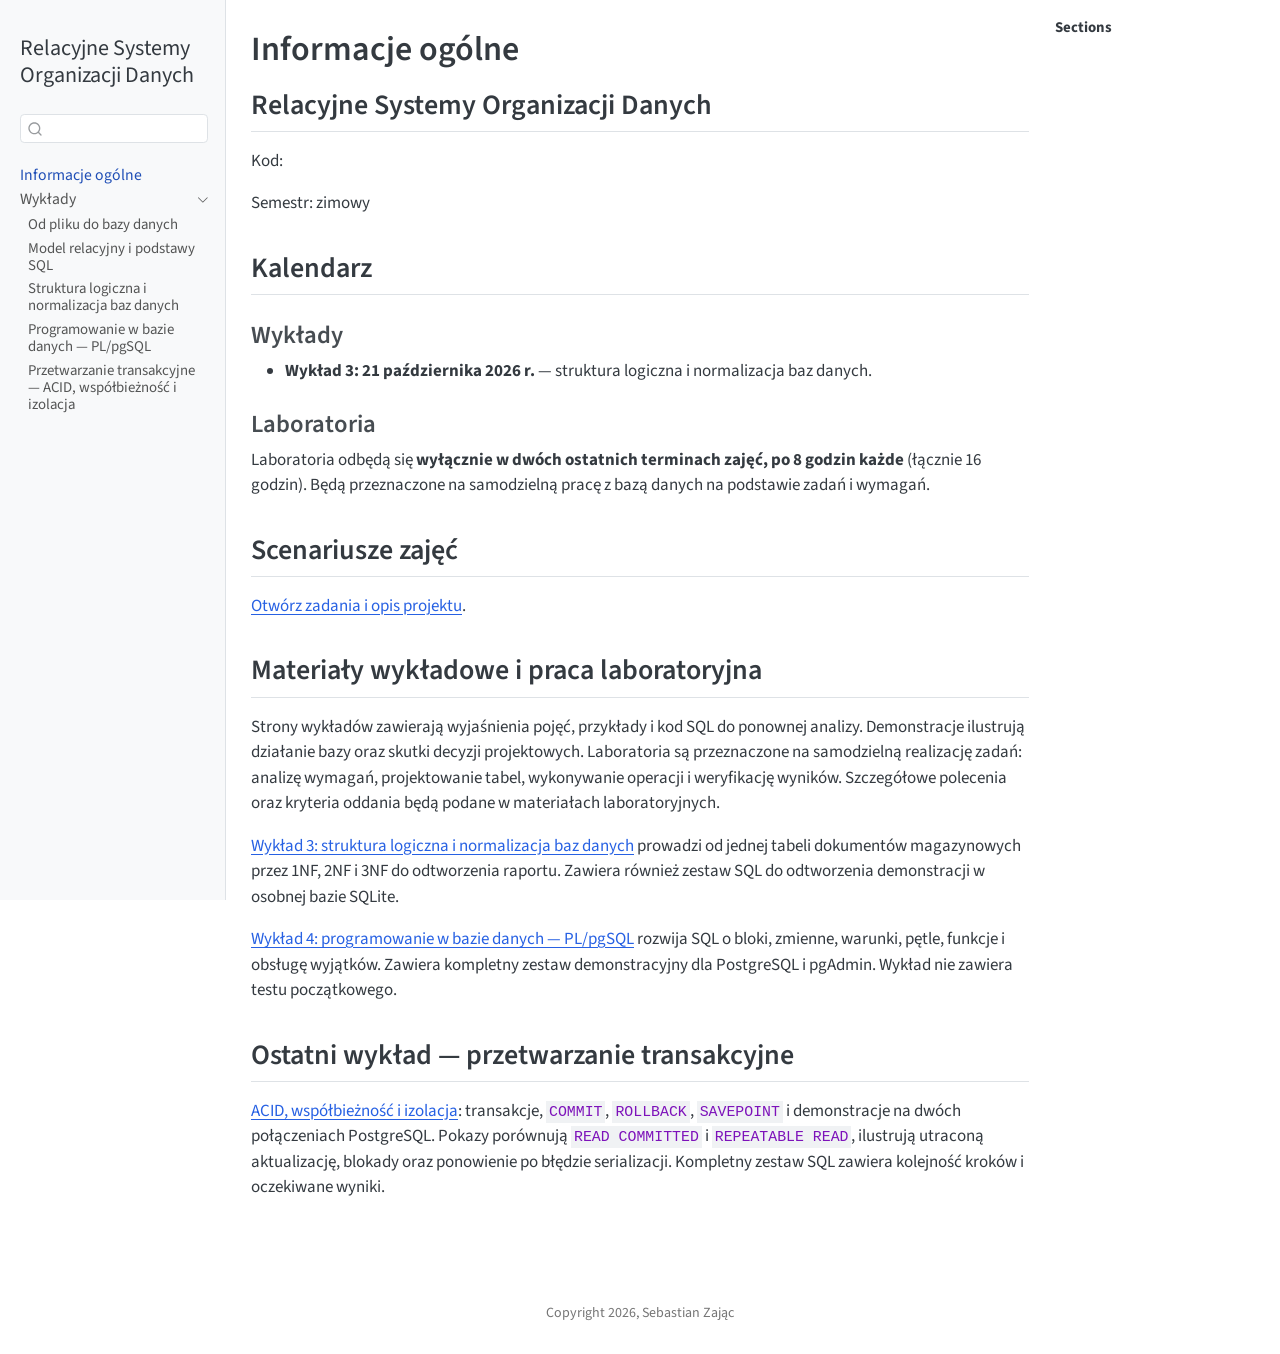
==== docs/index.html @ e409709c "Publish final lecture on transactions and concurrency" ====
<!DOCTYPE html>
<html xmlns="http://www.w3.org/1999/xhtml" lang="en" xml:lang="en"><head>

<meta charset="utf-8">
<meta name="generator" content="quarto-1.10.19">

<meta name="viewport" content="width=device-width, initial-scale=1.0, user-scalable=yes">


<title>Informacje ogólne – Relacyjne Systemy Organizacji Danych</title>
<style>
/* Default styles provided by pandoc.
** See https://pandoc.org/MANUAL.html#variables-for-html for config info.
*/
span.smallcaps{font-variant: small-caps;}
div.columns{display: flex; gap: 1.5em;}
div.column{flex: auto;}
@media screen {
div.columns{gap: min(4vw, 1.5em);}
div.column{overflow-x: auto;}
}
div.hanging-indent{margin-left: 1.5em; text-indent: -1.5em;}
ul.task-list{list-style: none;}
ul.task-list li input[type="checkbox"] {
  width: 0.8em;
  margin: 0 0.8em 0.2em -1em; /* quarto-specific, see https://github.com/quarto-dev/quarto-cli/issues/4556 */ 
  vertical-align: middle;
}
</style>


<script src="site_libs/quarto-nav/quarto-nav.js"></script>
<script src="site_libs/quarto-nav/headroom.min.js"></script>
<script src="site_libs/clipboard/clipboard.min.js"></script>
<script src="site_libs/quarto-search/autocomplete.umd.js"></script>
<script src="site_libs/quarto-search/fuse.min.js"></script>
<script src="site_libs/quarto-search/quarto-search.js"></script>
<meta name="quarto:offset" content="./">
<script src="site_libs/quarto-html/quarto.js" type="module"></script>
<script src="site_libs/quarto-html/tabsets/tabsets.js" type="module"></script>
<script src="site_libs/quarto-html/popper.min.js"></script>
<script src="site_libs/quarto-html/tippy.umd.min.js"></script>
<script src="site_libs/quarto-html/anchor.min.js"></script>
<link href="site_libs/quarto-html/tippy.css" rel="stylesheet">
<script src="site_libs/bootstrap/bootstrap.min.js"></script>
<link href="site_libs/bootstrap/bootstrap-icons.css" rel="stylesheet">
<link href="site_libs/bootstrap/bootstrap-94ae530b1fc9924793afbc3bb7de9d3b.min.css" rel="stylesheet" append-hash="true" id="quarto-bootstrap" data-mode="light">
<script id="quarto-search-options" type="application/json">{
  "location": "sidebar",
  "copy-button": false,
  "collapse-after": 3,
  "panel-placement": "start",
  "type": "textbox",
  "limit": 50,
  "keyboard-shortcut": [
    "f",
    "/",
    "s"
  ],
  "show-item-context": false,
  "language": {
    "search-no-results-text": "No results",
    "search-matching-documents-text": "matching documents",
    "search-copy-link-title": "Copy link to search",
    "search-hide-matches-text": "Hide additional matches",
    "search-more-match-text": "more match in this document",
    "search-more-matches-text": "more matches in this document",
    "search-clear-button-title": "Clear",
    "search-text-placeholder": "",
    "search-detached-cancel-button-title": "Cancel",
    "search-submit-button-title": "Submit",
    "search-label": "Search"
  }
}</script>


<link rel="stylesheet" href="style.css">
</head>

<body class="nav-sidebar docked quarto-light">

<div id="quarto-search-results"></div>
  <header id="quarto-header" class="headroom fixed-top">
  <nav class="quarto-secondary-nav">
    <div class="container-fluid d-flex">
      <button type="button" class="quarto-btn-toggle btn" data-bs-toggle="collapse" role="button" data-bs-target=".quarto-sidebar-collapse-item" aria-controls="quarto-sidebar" aria-expanded="false" aria-label="Toggle sidebar navigation" onclick="if (window.quartoToggleHeadroom) { window.quartoToggleHeadroom(); }">
        <i class="bi bi-layout-text-sidebar-reverse"></i>
      </button>
        <nav class="quarto-page-breadcrumbs" aria-label="breadcrumb"><ol class="breadcrumb"><li class="breadcrumb-item"><a href="./index.html">Informacje ogólne</a></li></ol></nav>
        <a class="flex-grow-1" role="navigation" data-bs-toggle="collapse" data-bs-target=".quarto-sidebar-collapse-item" aria-controls="quarto-sidebar" aria-expanded="false" aria-label="Toggle sidebar navigation" onclick="if (window.quartoToggleHeadroom) { window.quartoToggleHeadroom(); }">      
        </a>
      <button type="button" class="btn quarto-search-button" aria-label="Search" onclick="window.quartoOpenSearch();">
        <i class="bi bi-search"></i>
      </button>
    </div>
  </nav>
</header>
<!-- content -->
<div id="quarto-content" class="quarto-container page-columns page-rows-contents page-layout-article">
<!-- sidebar -->
  <nav id="quarto-sidebar" class="sidebar collapse collapse-horizontal quarto-sidebar-collapse-item sidebar-navigation docked overflow-auto">
    <div class="pt-lg-2 mt-2 text-left sidebar-header">
    <div class="sidebar-title mb-0 py-0">
      <a href="./">Relacyjne Systemy Organizacji Danych</a> 
    </div>
      </div>
        <div class="mt-2 flex-shrink-0 align-items-center">
        <div class="sidebar-search">
        <div id="quarto-search" class="" title="Search"></div>
        </div>
        </div>
    <div class="sidebar-menu-container"> 
    <ul class="list-unstyled mt-1">
        <li class="sidebar-item">
  <div class="sidebar-item-container"> 
  <a href="./index.html" class="sidebar-item-text sidebar-link active">
 <span class="menu-text">Informacje ogólne</span></a>
  </div>
</li>
        <li class="sidebar-item sidebar-item-section">
      <div class="sidebar-item-container"> 
            <a class="sidebar-item-text sidebar-link text-start" data-bs-toggle="collapse" data-bs-target="#quarto-sidebar-section-1" role="navigation" aria-expanded="true">
 <span class="menu-text">Wykłady</span></a>
          <a class="sidebar-item-toggle text-start" data-bs-toggle="collapse" data-bs-target="#quarto-sidebar-section-1" role="navigation" aria-expanded="true" aria-label="Toggle section">
            <i class="bi bi-chevron-right ms-2"></i>
          </a> 
      </div>
      <ul id="quarto-sidebar-section-1" class="collapse list-unstyled sidebar-section depth1 show">  
          <li class="sidebar-item">
  <div class="sidebar-item-container"> 
  <a href="./lectures/wyklad1.html" class="sidebar-item-text sidebar-link">
 <span class="menu-text">Od pliku do bazy danych</span></a>
  </div>
</li>
          <li class="sidebar-item">
  <div class="sidebar-item-container"> 
  <a href="./lectures/wyklad2.html" class="sidebar-item-text sidebar-link">
 <span class="menu-text">Model relacyjny i podstawy SQL</span></a>
  </div>
</li>
          <li class="sidebar-item">
  <div class="sidebar-item-container"> 
  <a href="./lectures/wyklad3.html" class="sidebar-item-text sidebar-link">
 <span class="menu-text">Struktura logiczna i normalizacja baz danych</span></a>
  </div>
</li>
          <li class="sidebar-item">
  <div class="sidebar-item-container"> 
  <a href="./lectures/wyklad4.html" class="sidebar-item-text sidebar-link">
 <span class="menu-text">Programowanie w bazie danych — PL/pgSQL</span></a>
  </div>
</li>
          <li class="sidebar-item">
  <div class="sidebar-item-container"> 
  <a href="./lectures/wyklad5.html" class="sidebar-item-text sidebar-link">
 <span class="menu-text">Przetwarzanie transakcyjne — ACID, współbieżność i izolacja</span></a>
  </div>
</li>
      </ul>
  </li>
    </ul>
    </div>
</nav>
<div id="quarto-sidebar-glass" class="quarto-sidebar-collapse-item" data-bs-toggle="collapse" data-bs-target=".quarto-sidebar-collapse-item"></div>
<!-- margin-sidebar -->
    <div id="quarto-margin-sidebar" class="sidebar margin-sidebar">
        <nav id="TOC" role="doc-toc" class="toc-active">
    <h2 id="toc-title"><strong>Sections</strong></h2>
   
  <ul class="collapse">
  <li><a href="#relacyjne-systemy-organizacji-danych" id="toc-relacyjne-systemy-organizacji-danych" class="nav-link active" data-scroll-target="#relacyjne-systemy-organizacji-danych">Relacyjne Systemy Organizacji Danych</a></li>
  <li><a href="#kalendarz" id="toc-kalendarz" class="nav-link" data-scroll-target="#kalendarz">Kalendarz</a></li>
  <li><a href="#scenariusze-zajęć" id="toc-scenariusze-zajęć" class="nav-link" data-scroll-target="#scenariusze-zajęć">Scenariusze zajęć</a></li>
  <li><a href="#materiały-wykładowe-i-praca-laboratoryjna" id="toc-materiały-wykładowe-i-praca-laboratoryjna" class="nav-link" data-scroll-target="#materiały-wykładowe-i-praca-laboratoryjna">Materiały wykładowe i praca laboratoryjna</a></li>
  <li><a href="#ostatni-wykład-przetwarzanie-transakcyjne" id="toc-ostatni-wykład-przetwarzanie-transakcyjne" class="nav-link" data-scroll-target="#ostatni-wykład-przetwarzanie-transakcyjne">Ostatni wykład — przetwarzanie transakcyjne</a></li>
  </ul>
</nav>
    </div>
<!-- main -->
<main class="content" id="quarto-document-content">

<header id="title-block-header" class="quarto-title-block default">
<div class="quarto-title">
<h1 class="title">Informacje ogólne</h1>
</div>



<div class="quarto-title-meta">

    
  
    
  </div>
  


</header>


<section id="relacyjne-systemy-organizacji-danych" class="level2">
<h2 class="anchored" data-anchor-id="relacyjne-systemy-organizacji-danych">Relacyjne Systemy Organizacji Danych</h2>
<p>Kod:</p>
<p>Semestr: zimowy</p>
</section>
<section id="kalendarz" class="level2">
<h2 class="anchored" data-anchor-id="kalendarz">Kalendarz</h2>
<!-- TODO: uzupełnić na podstawie https://wel.wat.edu.pl/planyzajec/zima/dr__Zajac_Sebastian.htm -->
<section id="wykłady" class="level3">
<h3 class="anchored" data-anchor-id="wykłady">Wykłady</h3>
<ul>
<li><strong>Wykład 3: 21 października 2026 r.</strong> — struktura logiczna i normalizacja baz danych.</li>
</ul>
</section>
<section id="laboratoria" class="level3">
<h3 class="anchored" data-anchor-id="laboratoria">Laboratoria</h3>
<p>Laboratoria odbędą się <strong>wyłącznie w dwóch ostatnich terminach zajęć, po 8 godzin każde</strong> (łącznie 16 godzin). Będą przeznaczone na samodzielną pracę z bazą danych na podstawie zadań i wymagań.</p>
</section>
</section>
<section id="scenariusze-zajęć" class="level2">
<h2 class="anchored" data-anchor-id="scenariusze-zajęć">Scenariusze zajęć</h2>
<p><a href="./scenariusze.html">Otwórz zadania i opis projektu</a>.</p>
</section>
<section id="materiały-wykładowe-i-praca-laboratoryjna" class="level2">
<h2 class="anchored" data-anchor-id="materiały-wykładowe-i-praca-laboratoryjna">Materiały wykładowe i praca laboratoryjna</h2>
<p>Strony wykładów zawierają wyjaśnienia pojęć, przykłady i kod SQL do ponownej analizy. Demonstracje ilustrują działanie bazy oraz skutki decyzji projektowych. Laboratoria są przeznaczone na samodzielną realizację zadań: analizę wymagań, projektowanie tabel, wykonywanie operacji i weryfikację wyników. Szczegółowe polecenia oraz kryteria oddania będą podane w materiałach laboratoryjnych.</p>
<p><a href="./lectures/wyklad3.html">Wykład 3: struktura logiczna i normalizacja baz danych</a> prowadzi od jednej tabeli dokumentów magazynowych przez 1NF, 2NF i 3NF do odtworzenia raportu. Zawiera również zestaw SQL do odtworzenia demonstracji w osobnej bazie SQLite.</p>
<p><a href="./lectures/wyklad4.html">Wykład 4: programowanie w bazie danych — PL/pgSQL</a> rozwija SQL o bloki, zmienne, warunki, pętle, funkcje i obsługę wyjątków. Zawiera kompletny zestaw demonstracyjny dla PostgreSQL i pgAdmin. Wykład nie zawiera testu początkowego.</p>
</section>
<section id="ostatni-wykład-przetwarzanie-transakcyjne" class="level2">
<h2 class="anchored" data-anchor-id="ostatni-wykład-przetwarzanie-transakcyjne">Ostatni wykład — przetwarzanie transakcyjne</h2>
<p><a href="./lectures/wyklad5.html">ACID, współbieżność i izolacja</a>: transakcje, <code>COMMIT</code>, <code>ROLLBACK</code>, <code>SAVEPOINT</code> i demonstracje na dwóch połączeniach PostgreSQL. Pokazy porównują <code>READ COMMITTED</code> i <code>REPEATABLE READ</code>, ilustrują utraconą aktualizację, blokady oraz ponowienie po błędzie serializacji. Kompletny zestaw SQL zawiera kolejność kroków i oczekiwane wyniki.</p>


</section>

</main> <!-- /main -->
<script id="quarto-html-after-body" type="application/javascript">
  window.document.addEventListener("DOMContentLoaded", function (event) {
    const icon = "";
    const anchorJS = new window.AnchorJS();
    anchorJS.options = {
      placement: 'right',
      icon: icon
    };
    anchorJS.add('.anchored');
    const isCodeAnnotation = (el) => {
      for (const clz of el.classList) {
        if (clz.startsWith('code-annotation-')) {                     
          return true;
        }
      }
      return false;
    }
    const onCopySuccess = function(e) {
      // button target
      const button = e.trigger;
      // don't keep focus
      button.blur();
      // flash "checked"
      button.classList.add('code-copy-button-checked');
      var currentTitle = button.getAttribute("title");
      button.setAttribute("title", "Copied!");
      let tooltip;
      if (window.bootstrap) {
        button.setAttribute("data-bs-toggle", "tooltip");
        button.setAttribute("data-bs-placement", "left");
        button.setAttribute("data-bs-title", "Copied!");
        tooltip = new bootstrap.Tooltip(button, 
          { trigger: "manual", 
            customClass: "code-copy-button-tooltip",
            offset: [0, -8]});
        tooltip.show();    
      }
      setTimeout(function() {
        if (tooltip) {
          tooltip.hide();
          button.removeAttribute("data-bs-title");
          button.removeAttribute("data-bs-toggle");
          button.removeAttribute("data-bs-placement");
        }
        button.setAttribute("title", currentTitle);
        button.classList.remove('code-copy-button-checked');
      }, 1000);
      // clear code selection
      e.clearSelection();
    }
    const getTextToCopy = function(trigger) {
      const outerScaffold = trigger.parentElement.cloneNode(true);
      const codeEl = outerScaffold.querySelector('code');
      for (const childEl of codeEl.children) {
        if (isCodeAnnotation(childEl)) {
          childEl.remove();
        }
      }
      return codeEl.innerText;
    }
    const clipboard = new window.ClipboardJS('.code-copy-button:not([data-in-quarto-modal])', {
      text: getTextToCopy
    });
    clipboard.on('success', onCopySuccess);
    if (window.document.getElementById('quarto-embedded-source-code-modal')) {
      const clipboardModal = new window.ClipboardJS('.code-copy-button[data-in-quarto-modal]', {
        text: getTextToCopy,
        container: window.document.getElementById('quarto-embedded-source-code-modal')
      });
      clipboardModal.on('success', onCopySuccess);
    }
      var localhostRegex = new RegExp(/^(?:http|https):\/\/localhost\:?[0-9]*\//);
      var mailtoRegex = new RegExp(/^mailto:/);
        var filterRegex = new RegExp("https:\/\/sebkaz-teaching\.github\.io\/rsod2026");
      var isInternal = (href) => {
          return filterRegex.test(href) || localhostRegex.test(href) || mailtoRegex.test(href);
      }
      // Inspect non-navigation links and adorn them if external
     var links = window.document.querySelectorAll('a[href]:not(.nav-link):not(.navbar-brand):not(.toc-action):not(.sidebar-link):not(.sidebar-item-toggle):not(.pagination-link):not(.no-external):not([aria-hidden]):not(.dropdown-item):not(.quarto-navigation-tool):not(.about-link)');
      for (var i=0; i<links.length; i++) {
        const link = links[i];
        if (!isInternal(link.href)) {
          // undo the damage that might have been done by quarto-nav.js in the case of
          // links that we want to consider external
          if (link.dataset.originalHref !== undefined) {
            link.href = link.dataset.originalHref;
          }
            // target, if specified
            link.setAttribute("target", "_blank");
            if (link.getAttribute("rel") === null) {
              link.setAttribute("rel", "noopener");
            }
        }
      }
    function tippyHover(el, contentFn, onTriggerFn, onUntriggerFn) {
      const config = {
        allowHTML: true,
        maxWidth: 500,
        delay: 100,
        arrow: false,
        appendTo: function(el) {
            return el.parentElement;
        },
        interactive: true,
        interactiveBorder: 10,
        theme: 'quarto',
        placement: 'bottom-start',
      };
      if (contentFn) {
        config.content = contentFn;
      }
      if (onTriggerFn) {
        config.onTrigger = onTriggerFn;
      }
      if (onUntriggerFn) {
        config.onUntrigger = onUntriggerFn;
      }
      window.tippy(el, config); 
    }
    const noterefs = window.document.querySelectorAll('a[role="doc-noteref"]');
    for (var i=0; i<noterefs.length; i++) {
      const ref = noterefs[i];
      tippyHover(ref, function() {
        // use id or data attribute instead here
        let href = ref.getAttribute('data-footnote-href') || ref.getAttribute('href');
        try { href = new URL(href).hash; } catch {}
        const id = href.replace(/^#\/?/, "");
        const note = window.document.getElementById(id);
        if (note) {
          return note.innerHTML;
        } else {
          return "";
        }
      });
    }
    const xrefs = window.document.querySelectorAll('a.quarto-xref');
    const processXRef = (id, note) => {
      // Strip column container classes
      const stripColumnClz = (el) => {
        el.classList.remove("page-full", "page-columns");
        if (el.children) {
          for (const child of el.children) {
            stripColumnClz(child);
          }
        }
      }
      stripColumnClz(note)
      if (id === null || id.startsWith('sec-')) {
        // Special case sections, only their first couple elements
        const container = document.createElement("div");
        if (note.children && note.children.length > 2) {
          container.appendChild(note.children[0].cloneNode(true));
          for (let i = 1; i < note.children.length; i++) {
            const child = note.children[i];
            if (child.tagName === "P" && child.innerText === "") {
              continue;
            } else {
              container.appendChild(child.cloneNode(true));
              break;
            }
          }
          if (window.Quarto?.typesetMath) {
            window.Quarto.typesetMath(container);
          }
          return container.innerHTML
        } else {
          if (window.Quarto?.typesetMath) {
            window.Quarto.typesetMath(note);
          }
          return note.innerHTML;
        }
      } else {
        // Remove any anchor links if they are present
        const anchorLink = note.querySelector('a.anchorjs-link');
        if (anchorLink) {
          anchorLink.remove();
        }
        if (window.Quarto?.typesetMath) {
          window.Quarto.typesetMath(note);
        }
        if (note.classList.contains("callout")) {
          return note.outerHTML;
        } else {
          return note.innerHTML;
        }
      }
    }
    for (var i=0; i<xrefs.length; i++) {
      const xref = xrefs[i];
      tippyHover(xref, undefined, function(instance) {
        instance.disable();
        let url = xref.getAttribute('href');
        let hash = undefined; 
        if (url.startsWith('#')) {
          hash = url;
        } else {
          try { hash = new URL(url).hash; } catch {}
        }
        if (hash) {
          const id = hash.replace(/^#\/?/, "");
          const note = window.document.getElementById(id);
          if (note !== null) {
            try {
              const html = processXRef(id, note.cloneNode(true));
              instance.setContent(html);
            } finally {
              instance.enable();
              instance.show();
            }
          } else {
            // See if we can fetch this
            fetch(url.split('#')[0])
            .then(res => res.text())
            .then(html => {
              const parser = new DOMParser();
              const htmlDoc = parser.parseFromString(html, "text/html");
              const note = htmlDoc.getElementById(id);
              if (note !== null) {
                const html = processXRef(id, note);
                instance.setContent(html);
              } 
            }).finally(() => {
              instance.enable();
              instance.show();
            });
          }
        } else {
          // See if we can fetch a full url (with no hash to target)
          // This is a special case and we should probably do some content thinning / targeting
          fetch(url)
          .then(res => res.text())
          .then(html => {
            const parser = new DOMParser();
            const htmlDoc = parser.parseFromString(html, "text/html");
            const note = htmlDoc.querySelector('main.content');
            if (note !== null) {
              // This should only happen for chapter cross references
              // (since there is no id in the URL)
              // remove the first header
              if (note.children.length > 0 && note.children[0].tagName === "HEADER") {
                note.children[0].remove();
              }
              const html = processXRef(null, note);
              instance.setContent(html);
            } 
          }).finally(() => {
            instance.enable();
            instance.show();
          });
        }
      }, function(instance) {
      });
    }
        let selectedAnnoteEl;
        const selectorForAnnotation = ( cell, annotation) => {
          let cellAttr = 'data-code-cell="' + cell + '"';
          let lineAttr = 'data-code-annotation="' +  annotation + '"';
          const selector = 'span[' + cellAttr + '][' + lineAttr + ']';
          return selector;
        }
        const selectCodeLines = (annoteEl) => {
          const doc = window.document;
          const targetCell = annoteEl.getAttribute("data-target-cell");
          const targetAnnotation = annoteEl.getAttribute("data-target-annotation");
          const annoteSpan = window.document.querySelector(selectorForAnnotation(targetCell, targetAnnotation));
          const lines = annoteSpan.getAttribute("data-code-lines").split(",");
          const lineIds = lines.map((line) => {
            return targetCell + "-" + line;
          })
          let top = null;
          let height = null;
          let parent = null;
          if (lineIds.length > 0) {
              //compute the position of the single el (top and bottom and make a div)
              const el = window.document.getElementById(lineIds[0]);
              top = el.offsetTop;
              height = el.offsetHeight;
              parent = el.parentElement.parentElement;
            if (lineIds.length > 1) {
              const lastEl = window.document.getElementById(lineIds[lineIds.length - 1]);
              const bottom = lastEl.offsetTop + lastEl.offsetHeight;
              height = bottom - top;
            }
            if (top !== null && height !== null && parent !== null) {
              // cook up a div (if necessary) and position it 
              let div = window.document.getElementById("code-annotation-line-highlight");
              if (div === null) {
                div = window.document.createElement("div");
                div.setAttribute("id", "code-annotation-line-highlight");
                div.style.position = 'absolute';
                parent.appendChild(div);
              }
              div.style.top = top - 2 + "px";
              div.style.height = height + 4 + "px";
              div.style.left = 0;
              let gutterDiv = window.document.getElementById("code-annotation-line-highlight-gutter");
              if (gutterDiv === null) {
                gutterDiv = window.document.createElement("div");
                gutterDiv.setAttribute("id", "code-annotation-line-highlight-gutter");
                gutterDiv.style.position = 'absolute';
                const codeCell = window.document.getElementById(targetCell);
                const gutter = codeCell.querySelector('.code-annotation-gutter');
                gutter.appendChild(gutterDiv);
              }
              gutterDiv.style.top = top - 2 + "px";
              gutterDiv.style.height = height + 4 + "px";
            }
            selectedAnnoteEl = annoteEl;
          }
        };
        const unselectCodeLines = () => {
          const elementsIds = ["code-annotation-line-highlight", "code-annotation-line-highlight-gutter"];
          elementsIds.forEach((elId) => {
            const div = window.document.getElementById(elId);
            if (div) {
              div.remove();
            }
          });
          selectedAnnoteEl = undefined;
        };
          // Handle positioning of the toggle
      window.addEventListener(
        "resize",
        throttle(() => {
          elRect = undefined;
          if (selectedAnnoteEl) {
            selectCodeLines(selectedAnnoteEl);
          }
        }, 10)
      );
      function throttle(fn, ms) {
      let throttle = false;
      let timer;
        return (...args) => {
          if(!throttle) { // first call gets through
              fn.apply(this, args);
              throttle = true;
          } else { // all the others get throttled
              if(timer) clearTimeout(timer); // cancel #2
              timer = setTimeout(() => {
                fn.apply(this, args);
                timer = throttle = false;
              }, ms);
          }
        };
      }
        // Attach click handler to the DT
        const annoteDls = window.document.querySelectorAll('dt[data-target-cell]');
        for (const annoteDlNode of annoteDls) {
          annoteDlNode.addEventListener('click', (event) => {
            const clickedEl = event.target;
            if (clickedEl !== selectedAnnoteEl) {
              unselectCodeLines();
              const activeEl = window.document.querySelector('dt[data-target-cell].code-annotation-active');
              if (activeEl) {
                activeEl.classList.remove('code-annotation-active');
              }
              selectCodeLines(clickedEl);
              clickedEl.classList.add('code-annotation-active');
            } else {
              // Unselect the line
              unselectCodeLines();
              clickedEl.classList.remove('code-annotation-active');
            }
          });
        }
    const findCites = (el) => {
      const parentEl = el.parentElement;
      if (parentEl) {
        const cites = parentEl.dataset.cites;
        if (cites) {
          return {
            el,
            cites: cites.split(' ')
          };
        } else {
          return findCites(el.parentElement)
        }
      } else {
        return undefined;
      }
    };
    var bibliorefs = window.document.querySelectorAll('a[role="doc-biblioref"]');
    for (var i=0; i<bibliorefs.length; i++) {
      const ref = bibliorefs[i];
      const citeInfo = findCites(ref);
      if (citeInfo) {
        tippyHover(citeInfo.el, function() {
          var popup = window.document.createElement('div');
          citeInfo.cites.forEach(function(cite) {
            var citeDiv = window.document.createElement('div');
            citeDiv.classList.add('hanging-indent');
            citeDiv.classList.add('csl-entry');
            var biblioDiv = window.document.getElementById('ref-' + cite);
            if (biblioDiv) {
              citeDiv.innerHTML = biblioDiv.innerHTML;
            }
            popup.appendChild(citeDiv);
          });
          return popup.innerHTML;
        });
      }
    }
  });
  </script>
</div> <!-- /content -->
<footer class="footer">
  <div class="nav-footer">
    <div class="nav-footer-left">
      &nbsp;
    </div>   
    <div class="nav-footer-center">
<p>Copyright 2026, Sebastian Zając</p>
</div>
    <div class="nav-footer-right">
      &nbsp;
    </div>
  </div>
</footer>




</body></html>
---- docs/site_libs/quarto-html/tippy.css ----
.tippy-box[data-animation=fade][data-state=hidden]{opacity:0}[data-tippy-root]{max-width:calc(100vw - 10px)}.tippy-box{position:relative;background-color:#333;color:#fff;border-radius:4px;font-size:14px;line-height:1.4;white-space:normal;outline:0;transition-property:transform,visibility,opacity}.tippy-box[data-placement^=top]>.tippy-arrow{bottom:0}.tippy-box[data-placement^=top]>.tippy-arrow:before{bottom:-7px;left:0;border-width:8px 8px 0;border-top-color:initial;transform-origin:center top}.tippy-box[data-placement^=bottom]>.tippy-arrow{top:0}.tippy-box[data-placement^=bottom]>.tippy-arrow:before{top:-7px;left:0;border-width:0 8px 8px;border-bottom-color:initial;transform-origin:center bottom}.tippy-box[data-placement^=left]>.tippy-arrow{right:0}.tippy-box[data-placement^=left]>.tippy-arrow:before{border-width:8px 0 8px 8px;border-left-color:initial;right:-7px;transform-origin:center left}.tippy-box[data-placement^=right]>.tippy-arrow{left:0}.tippy-box[data-placement^=right]>.tippy-arrow:before{left:-7px;border-width:8px 8px 8px 0;border-right-color:initial;transform-origin:center right}.tippy-box[data-inertia][data-state=visible]{transition-timing-function:cubic-bezier(.54,1.5,.38,1.11)}.tippy-arrow{width:16px;height:16px;color:#333}.tippy-arrow:before{content:"";position:absolute;border-color:transparent;border-style:solid}.tippy-content{position:relative;padding:5px 9px;z-index:1}
---- docs/style.css ----
.center{
    margin: 0!important;
    max-width: 80%;
    max-height: 60%;
  }
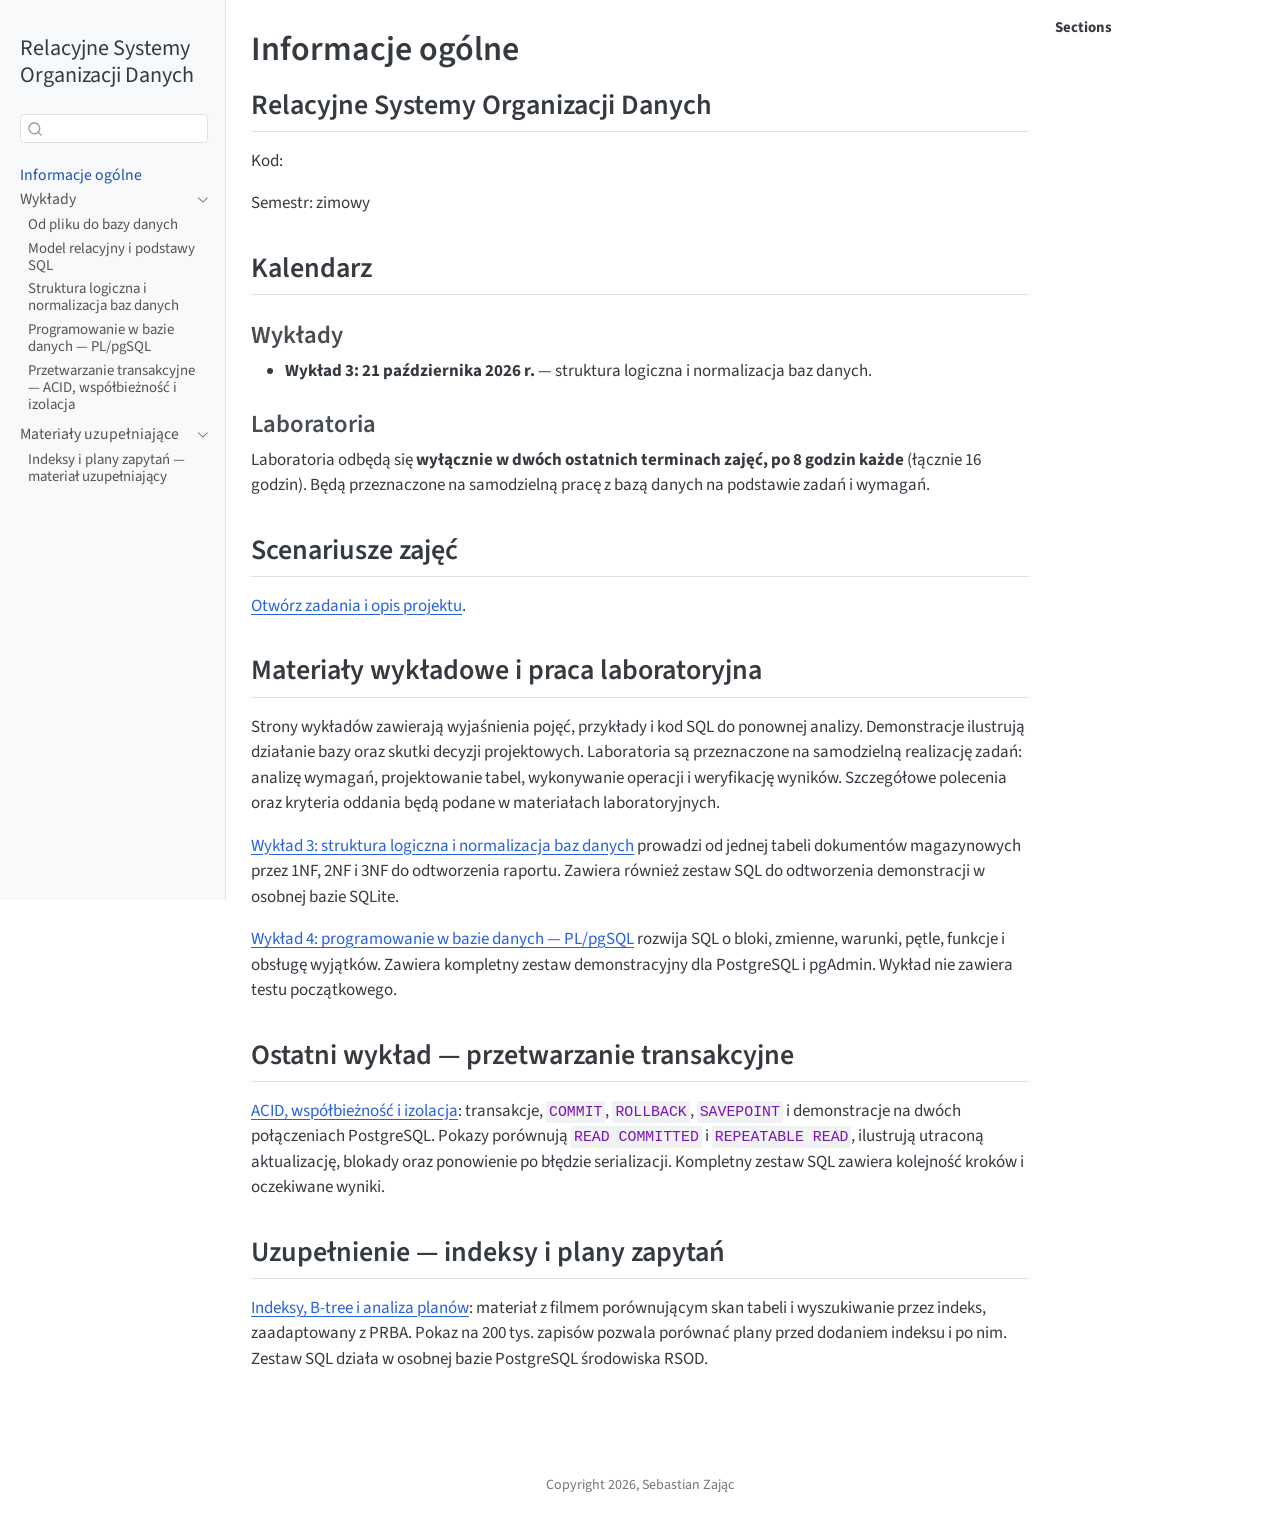
==== commit cfa404be: "Add index supplement with PRBA animation" ====
--- a/docs/index.html
+++ b/docs/index.html
@@ -158,6 +158,23 @@
 </li>
       </ul>
   </li>
+        <li class="sidebar-item sidebar-item-section">
+      <div class="sidebar-item-container"> 
+            <a class="sidebar-item-text sidebar-link text-start" data-bs-toggle="collapse" data-bs-target="#quarto-sidebar-section-2" role="navigation" aria-expanded="true">
+ <span class="menu-text">Materiały uzupełniające</span></a>
+          <a class="sidebar-item-toggle text-start" data-bs-toggle="collapse" data-bs-target="#quarto-sidebar-section-2" role="navigation" aria-expanded="true" aria-label="Toggle section">
+            <i class="bi bi-chevron-right ms-2"></i>
+          </a> 
+      </div>
+      <ul id="quarto-sidebar-section-2" class="collapse list-unstyled sidebar-section depth1 show">  
+          <li class="sidebar-item">
+  <div class="sidebar-item-container"> 
+  <a href="./lectures/indeksy.html" class="sidebar-item-text sidebar-link">
+ <span class="menu-text">Indeksy i plany zapytań — materiał uzupełniający</span></a>
+  </div>
+</li>
+      </ul>
+  </li>
     </ul>
     </div>
 </nav>
@@ -173,6 +190,7 @@
   <li><a href="#scenariusze-zajęć" id="toc-scenariusze-zajęć" class="nav-link" data-scroll-target="#scenariusze-zajęć">Scenariusze zajęć</a></li>
   <li><a href="#materiały-wykładowe-i-praca-laboratoryjna" id="toc-materiały-wykładowe-i-praca-laboratoryjna" class="nav-link" data-scroll-target="#materiały-wykładowe-i-praca-laboratoryjna">Materiały wykładowe i praca laboratoryjna</a></li>
   <li><a href="#ostatni-wykład-przetwarzanie-transakcyjne" id="toc-ostatni-wykład-przetwarzanie-transakcyjne" class="nav-link" data-scroll-target="#ostatni-wykład-przetwarzanie-transakcyjne">Ostatni wykład — przetwarzanie transakcyjne</a></li>
+  <li><a href="#uzupełnienie-indeksy-i-plany-zapytań" id="toc-uzupełnienie-indeksy-i-plany-zapytań" class="nav-link" data-scroll-target="#uzupełnienie-indeksy-i-plany-zapytań">Uzupełnienie — indeksy i plany zapytań</a></li>
   </ul>
 </nav>
     </div>
@@ -230,6 +248,10 @@
 <section id="ostatni-wykład-przetwarzanie-transakcyjne" class="level2">
 <h2 class="anchored" data-anchor-id="ostatni-wykład-przetwarzanie-transakcyjne">Ostatni wykład — przetwarzanie transakcyjne</h2>
 <p><a href="./lectures/wyklad5.html">ACID, współbieżność i izolacja</a>: transakcje, <code>COMMIT</code>, <code>ROLLBACK</code>, <code>SAVEPOINT</code> i demonstracje na dwóch połączeniach PostgreSQL. Pokazy porównują <code>READ COMMITTED</code> i <code>REPEATABLE READ</code>, ilustrują utraconą aktualizację, blokady oraz ponowienie po błędzie serializacji. Kompletny zestaw SQL zawiera kolejność kroków i oczekiwane wyniki.</p>
+</section>
+<section id="uzupełnienie-indeksy-i-plany-zapytań" class="level2">
+<h2 class="anchored" data-anchor-id="uzupełnienie-indeksy-i-plany-zapytań">Uzupełnienie — indeksy i plany zapytań</h2>
+<p><a href="./lectures/indeksy.html">Indeksy, B-tree i analiza planów</a>: materiał z filmem porównującym skan tabeli i wyszukiwanie przez indeks, zaadaptowany z PRBA. Pokaz na 200 tys. zapisów pozwala porównać plany przed dodaniem indeksu i po nim. Zestaw SQL działa w osobnej bazie PostgreSQL środowiska RSOD.</p>
 
 
 </section>
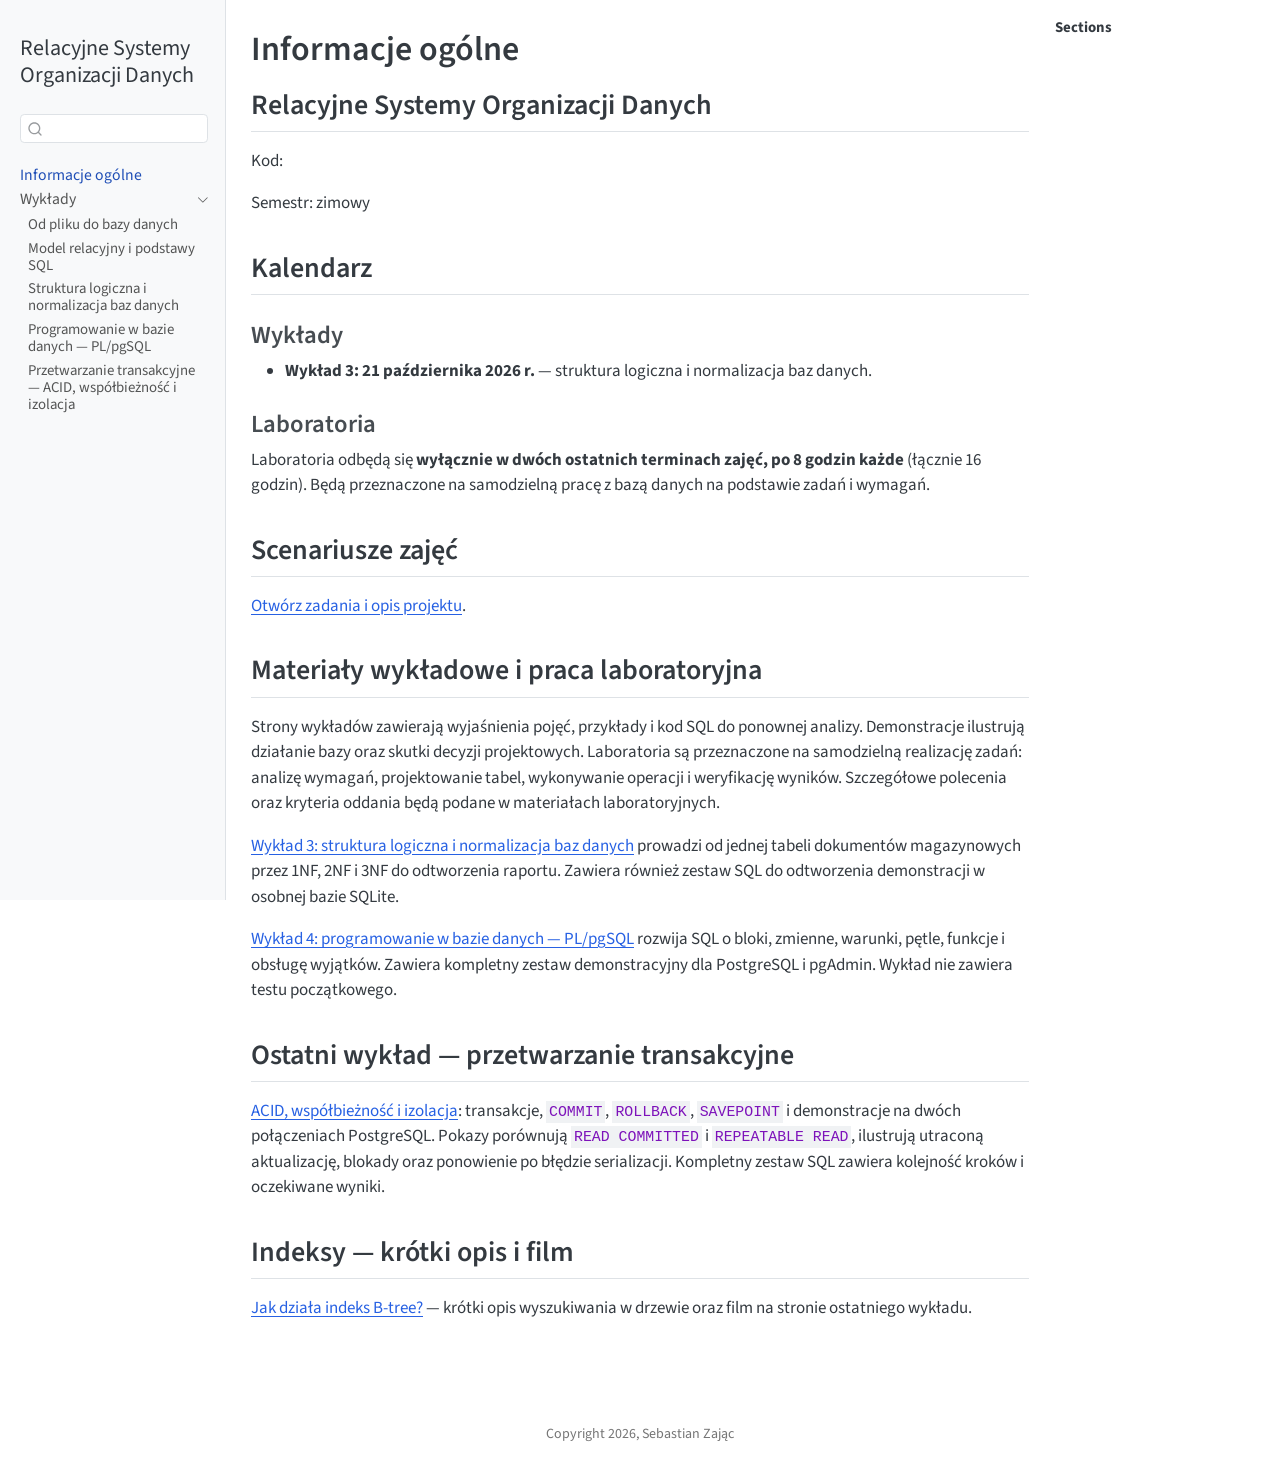
==== commit b4817556: "Keep a short index explanation and video in the final lecture" ====
--- a/docs/index.html
+++ b/docs/index.html
@@ -158,23 +158,6 @@
 </li>
       </ul>
   </li>
-        <li class="sidebar-item sidebar-item-section">
-      <div class="sidebar-item-container"> 
-            <a class="sidebar-item-text sidebar-link text-start" data-bs-toggle="collapse" data-bs-target="#quarto-sidebar-section-2" role="navigation" aria-expanded="true">
- <span class="menu-text">Materiały uzupełniające</span></a>
-          <a class="sidebar-item-toggle text-start" data-bs-toggle="collapse" data-bs-target="#quarto-sidebar-section-2" role="navigation" aria-expanded="true" aria-label="Toggle section">
-            <i class="bi bi-chevron-right ms-2"></i>
-          </a> 
-      </div>
-      <ul id="quarto-sidebar-section-2" class="collapse list-unstyled sidebar-section depth1 show">  
-          <li class="sidebar-item">
-  <div class="sidebar-item-container"> 
-  <a href="./lectures/indeksy.html" class="sidebar-item-text sidebar-link">
- <span class="menu-text">Indeksy i plany zapytań — materiał uzupełniający</span></a>
-  </div>
-</li>
-      </ul>
-  </li>
     </ul>
     </div>
 </nav>
@@ -190,7 +173,7 @@
   <li><a href="#scenariusze-zajęć" id="toc-scenariusze-zajęć" class="nav-link" data-scroll-target="#scenariusze-zajęć">Scenariusze zajęć</a></li>
   <li><a href="#materiały-wykładowe-i-praca-laboratoryjna" id="toc-materiały-wykładowe-i-praca-laboratoryjna" class="nav-link" data-scroll-target="#materiały-wykładowe-i-praca-laboratoryjna">Materiały wykładowe i praca laboratoryjna</a></li>
   <li><a href="#ostatni-wykład-przetwarzanie-transakcyjne" id="toc-ostatni-wykład-przetwarzanie-transakcyjne" class="nav-link" data-scroll-target="#ostatni-wykład-przetwarzanie-transakcyjne">Ostatni wykład — przetwarzanie transakcyjne</a></li>
-  <li><a href="#uzupełnienie-indeksy-i-plany-zapytań" id="toc-uzupełnienie-indeksy-i-plany-zapytań" class="nav-link" data-scroll-target="#uzupełnienie-indeksy-i-plany-zapytań">Uzupełnienie — indeksy i plany zapytań</a></li>
+  <li><a href="#indeksy-krótki-opis-i-film" id="toc-indeksy-krótki-opis-i-film" class="nav-link" data-scroll-target="#indeksy-krótki-opis-i-film">Indeksy — krótki opis i film</a></li>
   </ul>
 </nav>
     </div>
@@ -249,9 +232,9 @@
 <h2 class="anchored" data-anchor-id="ostatni-wykład-przetwarzanie-transakcyjne">Ostatni wykład — przetwarzanie transakcyjne</h2>
 <p><a href="./lectures/wyklad5.html">ACID, współbieżność i izolacja</a>: transakcje, <code>COMMIT</code>, <code>ROLLBACK</code>, <code>SAVEPOINT</code> i demonstracje na dwóch połączeniach PostgreSQL. Pokazy porównują <code>READ COMMITTED</code> i <code>REPEATABLE READ</code>, ilustrują utraconą aktualizację, blokady oraz ponowienie po błędzie serializacji. Kompletny zestaw SQL zawiera kolejność kroków i oczekiwane wyniki.</p>
 </section>
-<section id="uzupełnienie-indeksy-i-plany-zapytań" class="level2">
-<h2 class="anchored" data-anchor-id="uzupełnienie-indeksy-i-plany-zapytań">Uzupełnienie — indeksy i plany zapytań</h2>
-<p><a href="./lectures/indeksy.html">Indeksy, B-tree i analiza planów</a>: materiał z filmem porównującym skan tabeli i wyszukiwanie przez indeks, zaadaptowany z PRBA. Pokaz na 200 tys. zapisów pozwala porównać plany przed dodaniem indeksu i po nim. Zestaw SQL działa w osobnej bazie PostgreSQL środowiska RSOD.</p>
+<section id="indeksy-krótki-opis-i-film" class="level2">
+<h2 class="anchored" data-anchor-id="indeksy-krótki-opis-i-film">Indeksy — krótki opis i film</h2>
+<p><a href="./lectures/wyklad5.html#indeks-btree">Jak działa indeks B-tree?</a> — krótki opis wyszukiwania w drzewie oraz film na stronie ostatniego wykładu.</p>
 
 
 </section>
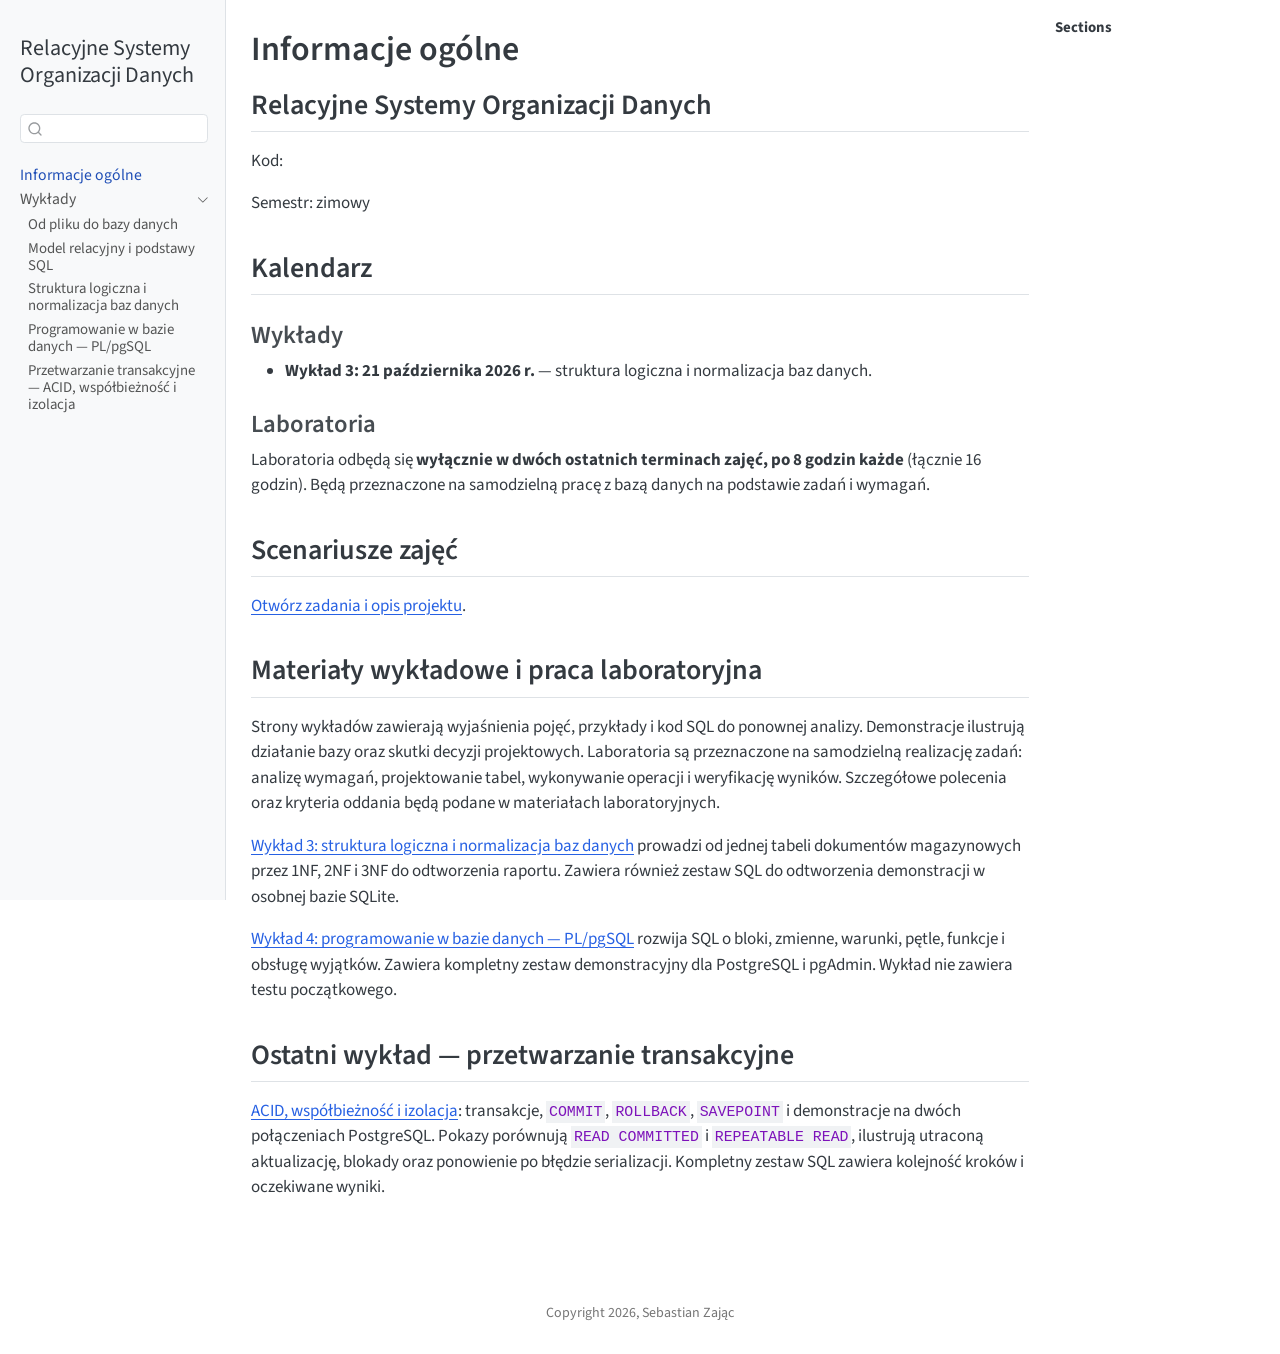
==== commit 76fdb7da: "Place the index description and video at the start of the final lecture" ====
--- a/docs/index.html
+++ b/docs/index.html
@@ -173,7 +173,6 @@
   <li><a href="#scenariusze-zajęć" id="toc-scenariusze-zajęć" class="nav-link" data-scroll-target="#scenariusze-zajęć">Scenariusze zajęć</a></li>
   <li><a href="#materiały-wykładowe-i-praca-laboratoryjna" id="toc-materiały-wykładowe-i-praca-laboratoryjna" class="nav-link" data-scroll-target="#materiały-wykładowe-i-praca-laboratoryjna">Materiały wykładowe i praca laboratoryjna</a></li>
   <li><a href="#ostatni-wykład-przetwarzanie-transakcyjne" id="toc-ostatni-wykład-przetwarzanie-transakcyjne" class="nav-link" data-scroll-target="#ostatni-wykład-przetwarzanie-transakcyjne">Ostatni wykład — przetwarzanie transakcyjne</a></li>
-  <li><a href="#indeksy-krótki-opis-i-film" id="toc-indeksy-krótki-opis-i-film" class="nav-link" data-scroll-target="#indeksy-krótki-opis-i-film">Indeksy — krótki opis i film</a></li>
   </ul>
 </nav>
     </div>
@@ -231,10 +230,6 @@
 <section id="ostatni-wykład-przetwarzanie-transakcyjne" class="level2">
 <h2 class="anchored" data-anchor-id="ostatni-wykład-przetwarzanie-transakcyjne">Ostatni wykład — przetwarzanie transakcyjne</h2>
 <p><a href="./lectures/wyklad5.html">ACID, współbieżność i izolacja</a>: transakcje, <code>COMMIT</code>, <code>ROLLBACK</code>, <code>SAVEPOINT</code> i demonstracje na dwóch połączeniach PostgreSQL. Pokazy porównują <code>READ COMMITTED</code> i <code>REPEATABLE READ</code>, ilustrują utraconą aktualizację, blokady oraz ponowienie po błędzie serializacji. Kompletny zestaw SQL zawiera kolejność kroków i oczekiwane wyniki.</p>
-</section>
-<section id="indeksy-krótki-opis-i-film" class="level2">
-<h2 class="anchored" data-anchor-id="indeksy-krótki-opis-i-film">Indeksy — krótki opis i film</h2>
-<p><a href="./lectures/wyklad5.html#indeks-btree">Jak działa indeks B-tree?</a> — krótki opis wyszukiwania w drzewie oraz film na stronie ostatniego wykładu.</p>
 
 
 </section>
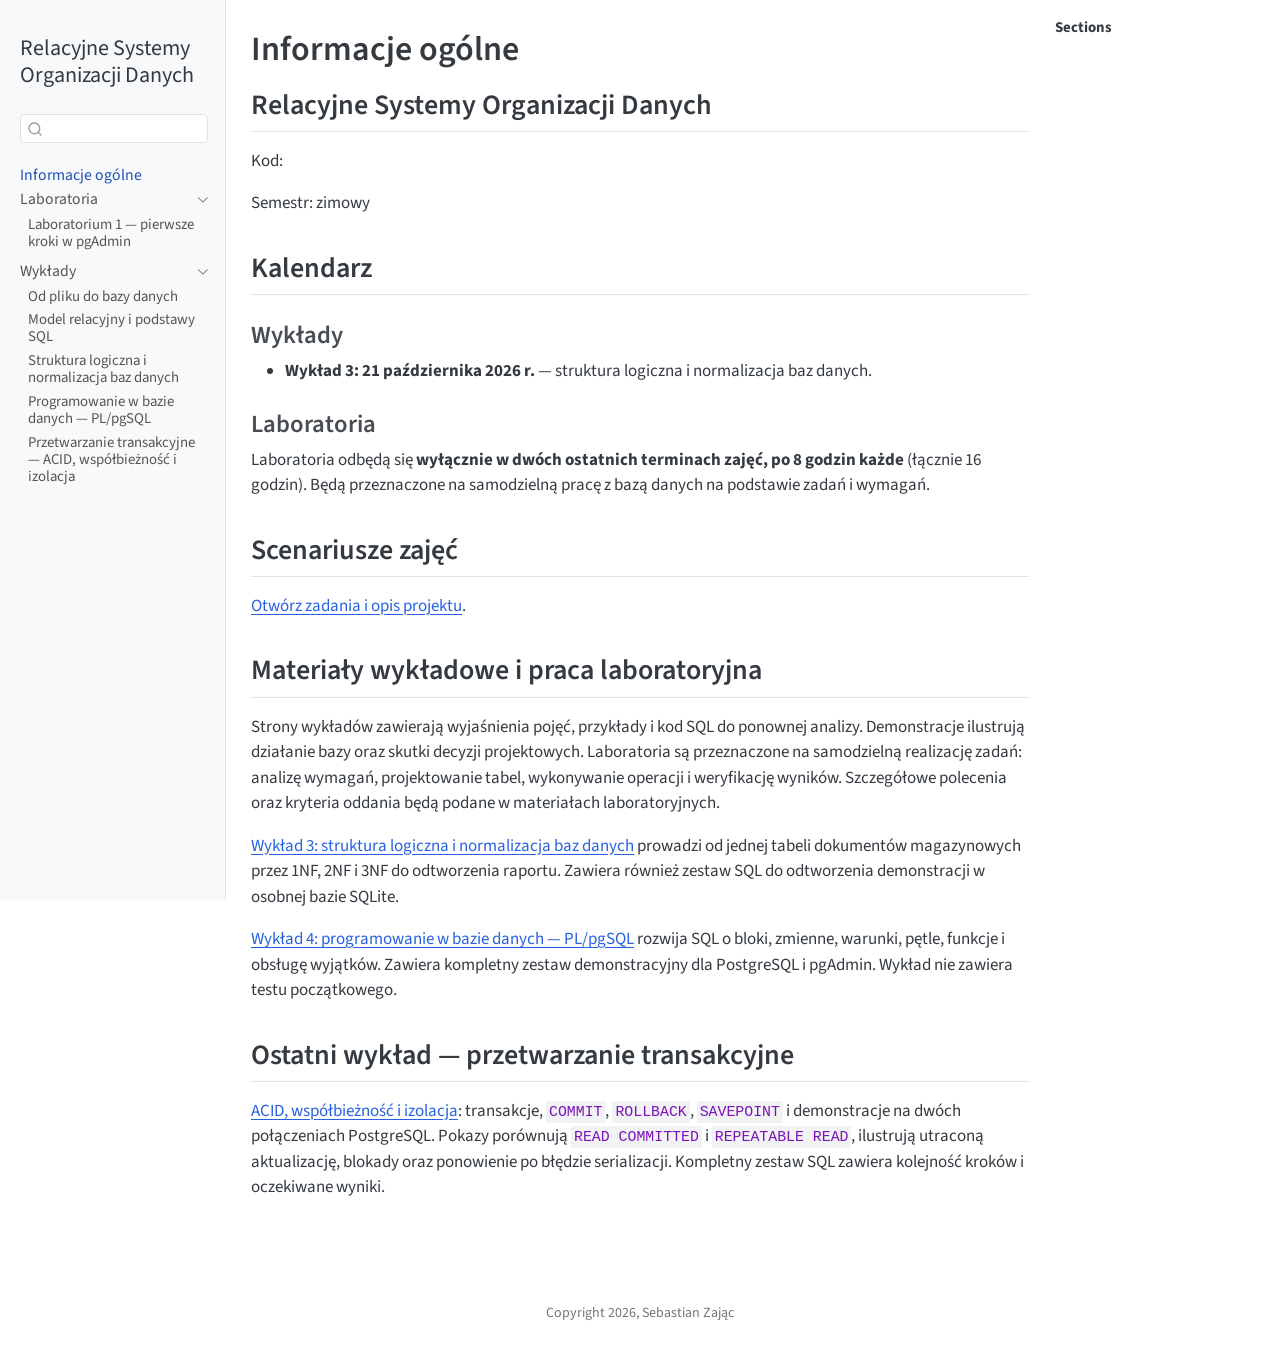
==== commit 0ffefcf1: "Add RSOD laboratory confirmations and publish navigation" ====
--- a/docs/index.html
+++ b/docs/index.html
@@ -120,12 +120,29 @@
         <li class="sidebar-item sidebar-item-section">
       <div class="sidebar-item-container"> 
             <a class="sidebar-item-text sidebar-link text-start" data-bs-toggle="collapse" data-bs-target="#quarto-sidebar-section-1" role="navigation" aria-expanded="true">
- <span class="menu-text">Wykłady</span></a>
+ <span class="menu-text">Laboratoria</span></a>
           <a class="sidebar-item-toggle text-start" data-bs-toggle="collapse" data-bs-target="#quarto-sidebar-section-1" role="navigation" aria-expanded="true" aria-label="Toggle section">
             <i class="bi bi-chevron-right ms-2"></i>
           </a> 
       </div>
       <ul id="quarto-sidebar-section-1" class="collapse list-unstyled sidebar-section depth1 show">  
+          <li class="sidebar-item">
+  <div class="sidebar-item-container"> 
+  <a href="./laboratorium1.html" class="sidebar-item-text sidebar-link">
+ <span class="menu-text">Laboratorium 1 — pierwsze kroki w pgAdmin</span></a>
+  </div>
+</li>
+      </ul>
+  </li>
+        <li class="sidebar-item sidebar-item-section">
+      <div class="sidebar-item-container"> 
+            <a class="sidebar-item-text sidebar-link text-start" data-bs-toggle="collapse" data-bs-target="#quarto-sidebar-section-2" role="navigation" aria-expanded="true">
+ <span class="menu-text">Wykłady</span></a>
+          <a class="sidebar-item-toggle text-start" data-bs-toggle="collapse" data-bs-target="#quarto-sidebar-section-2" role="navigation" aria-expanded="true" aria-label="Toggle section">
+            <i class="bi bi-chevron-right ms-2"></i>
+          </a> 
+      </div>
+      <ul id="quarto-sidebar-section-2" class="collapse list-unstyled sidebar-section depth1 show">  
           <li class="sidebar-item">
   <div class="sidebar-item-container"> 
   <a href="./lectures/wyklad1.html" class="sidebar-item-text sidebar-link">
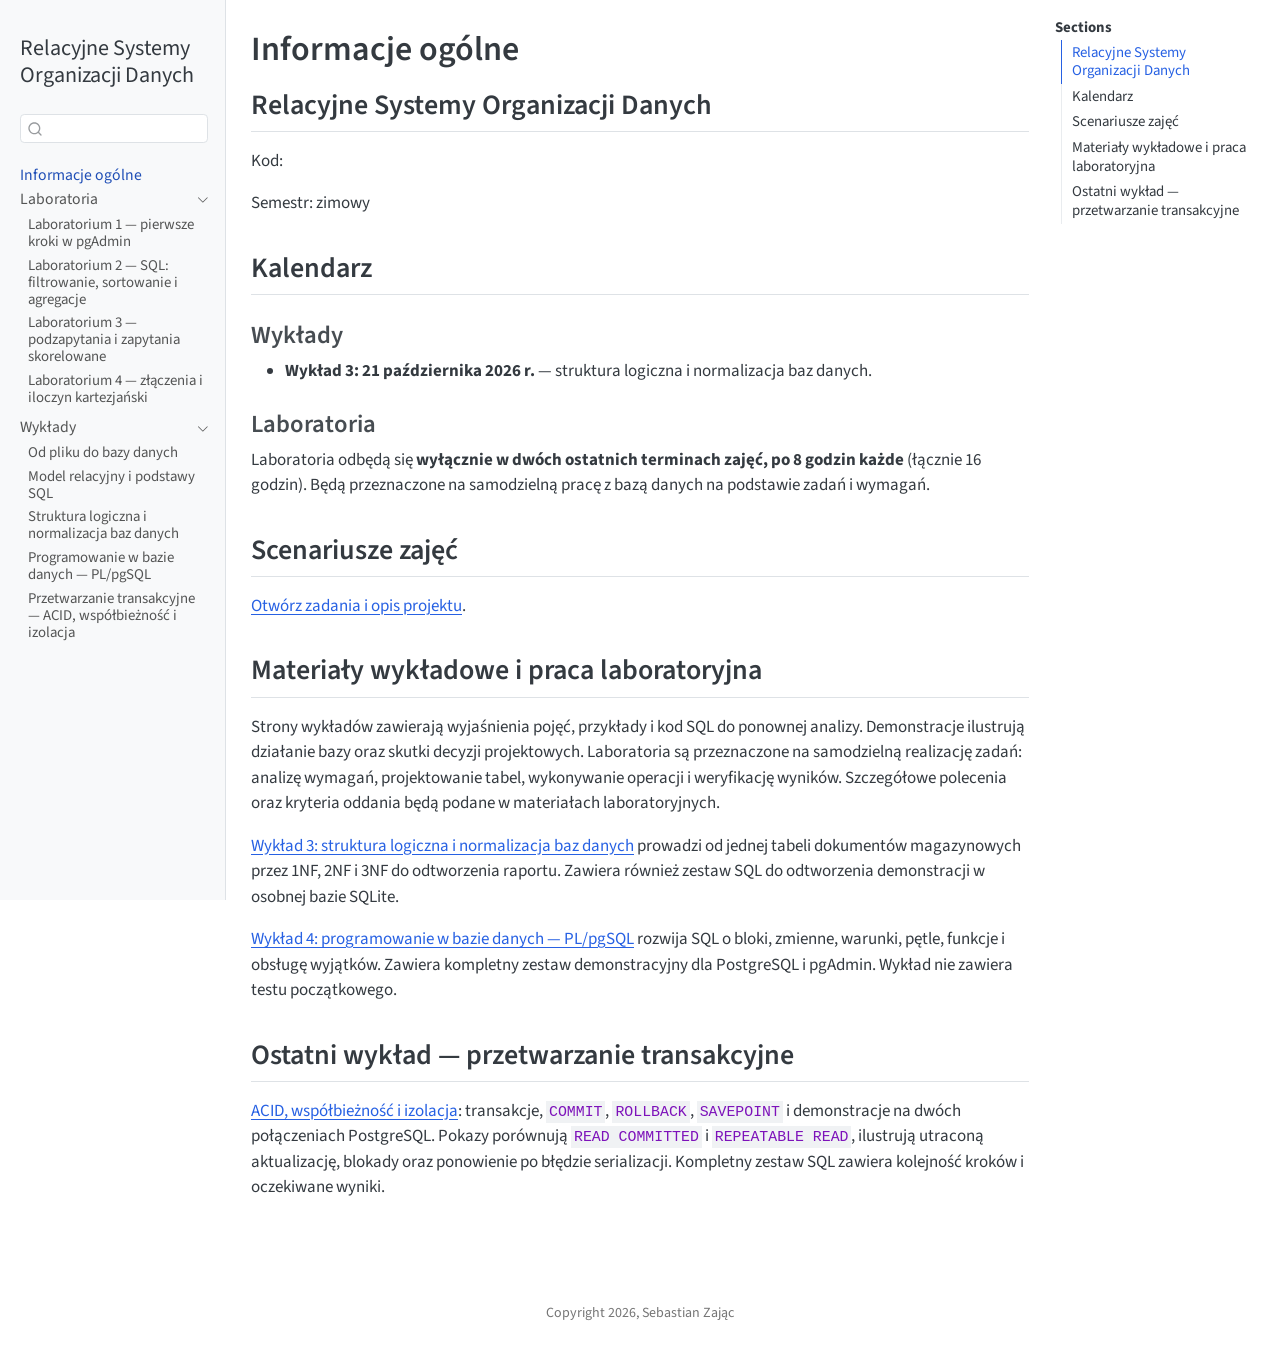
==== commit 4daf553e: "Add SQL laboratories with recap quiz and confirmations" ====
--- a/docs/index.html
+++ b/docs/index.html
@@ -2,7 +2,7 @@
 <html xmlns="http://www.w3.org/1999/xhtml" lang="en" xml:lang="en"><head>
 
 <meta charset="utf-8">
-<meta name="generator" content="quarto-1.10.19">
+<meta name="generator" content="quarto-1.11.9">
 
 <meta name="viewport" content="width=device-width, initial-scale=1.0, user-scalable=yes">
 
@@ -38,13 +38,14 @@
 <meta name="quarto:offset" content="./">
 <script src="site_libs/quarto-html/quarto.js" type="module"></script>
 <script src="site_libs/quarto-html/tabsets/tabsets.js" type="module"></script>
+<script src="site_libs/quarto-html/scrollable-regions/scrollable-regions.js" type="module"></script>
 <script src="site_libs/quarto-html/popper.min.js"></script>
 <script src="site_libs/quarto-html/tippy.umd.min.js"></script>
 <script src="site_libs/quarto-html/anchor.min.js"></script>
 <link href="site_libs/quarto-html/tippy.css" rel="stylesheet">
 <script src="site_libs/bootstrap/bootstrap.min.js"></script>
 <link href="site_libs/bootstrap/bootstrap-icons.css" rel="stylesheet">
-<link href="site_libs/bootstrap/bootstrap-94ae530b1fc9924793afbc3bb7de9d3b.min.css" rel="stylesheet" append-hash="true" id="quarto-bootstrap" data-mode="light">
+<link href="site_libs/bootstrap/bootstrap-e53eac6f3a25f5e6c14afb8711b7faf1.min.css" rel="stylesheet" append-hash="true" id="quarto-bootstrap" data-mode="light">
 <script id="quarto-search-options" type="application/json">{
   "location": "sidebar",
   "copy-button": false,
@@ -77,17 +78,17 @@
 <link rel="stylesheet" href="style.css">
 </head>
 
-<body class="nav-sidebar docked quarto-light">
+<body class="nav-sidebar docked quarto-light"><a id="quarto-skip-link" class="visually-hidden-focusable" href="#quarto-document-content">Skip to main content</a>
 
 <div id="quarto-search-results"></div>
   <header id="quarto-header" class="headroom fixed-top">
-  <nav class="quarto-secondary-nav">
+  <nav class="quarto-secondary-nav" aria-label="Toolbar">
     <div class="container-fluid d-flex">
       <button type="button" class="quarto-btn-toggle btn" data-bs-toggle="collapse" role="button" data-bs-target=".quarto-sidebar-collapse-item" aria-controls="quarto-sidebar" aria-expanded="false" aria-label="Toggle sidebar navigation" onclick="if (window.quartoToggleHeadroom) { window.quartoToggleHeadroom(); }">
         <i class="bi bi-layout-text-sidebar-reverse"></i>
       </button>
-        <nav class="quarto-page-breadcrumbs" aria-label="breadcrumb"><ol class="breadcrumb"><li class="breadcrumb-item"><a href="./index.html">Informacje ogólne</a></li></ol></nav>
-        <a class="flex-grow-1" role="navigation" data-bs-toggle="collapse" data-bs-target=".quarto-sidebar-collapse-item" aria-controls="quarto-sidebar" aria-expanded="false" aria-label="Toggle sidebar navigation" onclick="if (window.quartoToggleHeadroom) { window.quartoToggleHeadroom(); }">      
+        <nav class="quarto-page-breadcrumbs" aria-label="Breadcrumbs"><ol class="breadcrumb"><li class="breadcrumb-item"><a href="./index.html">Informacje ogólne</a></li></ol></nav>
+        <a class="flex-grow-1" data-bs-toggle="collapse" data-bs-target=".quarto-sidebar-collapse-item" onclick="if (window.quartoToggleHeadroom) { window.quartoToggleHeadroom(); }">      
         </a>
       <button type="button" class="btn quarto-search-button" aria-label="Search" onclick="window.quartoOpenSearch();">
         <i class="bi bi-search"></i>
@@ -98,7 +99,7 @@
 <!-- content -->
 <div id="quarto-content" class="quarto-container page-columns page-rows-contents page-layout-article">
 <!-- sidebar -->
-  <nav id="quarto-sidebar" class="sidebar collapse collapse-horizontal quarto-sidebar-collapse-item sidebar-navigation docked overflow-auto">
+  <nav id="quarto-sidebar" class="sidebar collapse collapse-horizontal quarto-sidebar-collapse-item sidebar-navigation docked overflow-auto" aria-label="Site">
     <div class="pt-lg-2 mt-2 text-left sidebar-header">
     <div class="sidebar-title mb-0 py-0">
       <a href="./">Relacyjne Systemy Organizacji Danych</a> 
@@ -119,30 +120,42 @@
 </li>
         <li class="sidebar-item sidebar-item-section">
       <div class="sidebar-item-container"> 
-            <a class="sidebar-item-text sidebar-link text-start" data-bs-toggle="collapse" data-bs-target="#quarto-sidebar-section-1" role="navigation" aria-expanded="true">
- <span class="menu-text">Laboratoria</span></a>
-          <a class="sidebar-item-toggle text-start" data-bs-toggle="collapse" data-bs-target="#quarto-sidebar-section-1" role="navigation" aria-expanded="true" aria-label="Toggle section">
-            <i class="bi bi-chevron-right ms-2"></i>
-          </a> 
+            <button type="button" class="sidebar-item-text sidebar-item-toggle sidebar-link text-start" data-bs-toggle="collapse" data-bs-target="#quarto-sidebar-section-1" aria-controls="quarto-sidebar-section-1" aria-expanded="true">
+ <span class="menu-text" id="quarto-sidebar-section-1-label">Laboratoria</span><i class="bi bi-chevron-right" aria-hidden="true"></i></button>
       </div>
-      <ul id="quarto-sidebar-section-1" class="collapse list-unstyled sidebar-section depth1 show">  
+      <ul id="quarto-sidebar-section-1" aria-labelledby="quarto-sidebar-section-1-label" class="collapse list-unstyled sidebar-section depth1 show">  
           <li class="sidebar-item">
   <div class="sidebar-item-container"> 
   <a href="./laboratorium1.html" class="sidebar-item-text sidebar-link">
  <span class="menu-text">Laboratorium 1 — pierwsze kroki w pgAdmin</span></a>
+  </div>
+</li>
+          <li class="sidebar-item">
+  <div class="sidebar-item-container"> 
+  <a href="./laboratorium2.html" class="sidebar-item-text sidebar-link">
+ <span class="menu-text">Laboratorium 2 — SQL: filtrowanie, sortowanie i agregacje</span></a>
+  </div>
+</li>
+          <li class="sidebar-item">
+  <div class="sidebar-item-container"> 
+  <a href="./laboratorium3.html" class="sidebar-item-text sidebar-link">
+ <span class="menu-text">Laboratorium 3 — podzapytania i zapytania skorelowane</span></a>
+  </div>
+</li>
+          <li class="sidebar-item">
+  <div class="sidebar-item-container"> 
+  <a href="./laboratorium4.html" class="sidebar-item-text sidebar-link">
+ <span class="menu-text">Laboratorium 4 — złączenia i iloczyn kartezjański</span></a>
   </div>
 </li>
       </ul>
   </li>
         <li class="sidebar-item sidebar-item-section">
       <div class="sidebar-item-container"> 
-            <a class="sidebar-item-text sidebar-link text-start" data-bs-toggle="collapse" data-bs-target="#quarto-sidebar-section-2" role="navigation" aria-expanded="true">
- <span class="menu-text">Wykłady</span></a>
-          <a class="sidebar-item-toggle text-start" data-bs-toggle="collapse" data-bs-target="#quarto-sidebar-section-2" role="navigation" aria-expanded="true" aria-label="Toggle section">
-            <i class="bi bi-chevron-right ms-2"></i>
-          </a> 
+            <button type="button" class="sidebar-item-text sidebar-item-toggle sidebar-link text-start" data-bs-toggle="collapse" data-bs-target="#quarto-sidebar-section-2" aria-controls="quarto-sidebar-section-2" aria-expanded="true">
+ <span class="menu-text" id="quarto-sidebar-section-2-label">Wykłady</span><i class="bi bi-chevron-right" aria-hidden="true"></i></button>
       </div>
-      <ul id="quarto-sidebar-section-2" class="collapse list-unstyled sidebar-section depth1 show">  
+      <ul id="quarto-sidebar-section-2" aria-labelledby="quarto-sidebar-section-2-label" class="collapse list-unstyled sidebar-section depth1 show">  
           <li class="sidebar-item">
   <div class="sidebar-item-container"> 
   <a href="./lectures/wyklad1.html" class="sidebar-item-text sidebar-link">
@@ -181,7 +194,7 @@
 <div id="quarto-sidebar-glass" class="quarto-sidebar-collapse-item" data-bs-toggle="collapse" data-bs-target=".quarto-sidebar-collapse-item"></div>
 <!-- margin-sidebar -->
     <div id="quarto-margin-sidebar" class="sidebar margin-sidebar">
-        <nav id="TOC" role="doc-toc" class="toc-active">
+        <nav id="TOC" role="doc-toc" aria-labelledby="toc-title" class="toc-active">
     <h2 id="toc-title"><strong>Sections</strong></h2>
    
   <ul class="collapse">
@@ -194,7 +207,7 @@
 </nav>
     </div>
 <!-- main -->
-<main class="content" id="quarto-document-content">
+<main class="content" id="quarto-document-content" tabindex="-1">
 
 <header id="title-block-header" class="quarto-title-block default">
 <div class="quarto-title">
@@ -326,11 +339,30 @@
       var localhostRegex = new RegExp(/^(?:http|https):\/\/localhost\:?[0-9]*\//);
       var mailtoRegex = new RegExp(/^mailto:/);
         var filterRegex = new RegExp("https:\/\/sebkaz-teaching\.github\.io\/rsod2026");
+      const newWindowLabel = "(opens in a new tab)";
+      const newWindowNoteId = "quarto-ext-newwindow-label";
+      // Links reference one hidden label through aria-describedby, so the
+      // announcement never changes their accessible name.
+      var describeNewWindow = (link) => {
+        if (!window.document.getElementById(newWindowNoteId)) {
+          var newWindowNote = window.document.createElement("span");
+          newWindowNote.id = newWindowNoteId;
+          newWindowNote.hidden = true;
+          newWindowNote.textContent = newWindowLabel;
+          window.document.body.appendChild(newWindowNote);
+        }
+        var describedBy = (link.getAttribute("aria-describedby") || "").split(/\s+/).filter(Boolean);
+        if (!describedBy.includes(newWindowNoteId)) {
+          describedBy.push(newWindowNoteId);
+          link.setAttribute("aria-describedby", describedBy.join(" "));
+        }
+      }
       var isInternal = (href) => {
           return filterRegex.test(href) || localhostRegex.test(href) || mailtoRegex.test(href);
       }
       // Inspect non-navigation links and adorn them if external
-     var links = window.document.querySelectorAll('a[href]:not(.nav-link):not(.navbar-brand):not(.toc-action):not(.sidebar-link):not(.sidebar-item-toggle):not(.pagination-link):not(.no-external):not([aria-hidden]):not(.dropdown-item):not(.quarto-navigation-tool):not(.about-link)');
+      window.quartoDecorateExternalLinks = function (root) {
+     var links = (root || window.document).querySelectorAll('a[href]:not(.nav-link):not(.navbar-brand):not(.toc-action):not(.sidebar-link):not(.sidebar-item-toggle):not(.pagination-link):not(.no-external):not([aria-hidden]):not(.dropdown-item):not(.quarto-navigation-tool):not(.about-link)');
       for (var i=0; i<links.length; i++) {
         const link = links[i];
         if (!isInternal(link.href)) {
@@ -344,8 +376,70 @@
             if (link.getAttribute("rel") === null) {
               link.setAttribute("rel", "noopener");
             }
-        }
-      }
+            describeNewWindow(link);
+          if (!link.classList.contains('no-external-icon')) {
+          }
+        }
+      }
+      };
+      window.quartoDecorateExternalLinks(window.document);
+    // Esc closes the popup (WCAG 1.4.13) and focus leaving both trigger and
+    // popup closes it (WCAG 2.4.11); tippy handles neither for interactive popups.
+    const hideOnEscAndFocusOut = {
+      name: 'hideOnEscAndFocusOut',
+      defaultValue: true,
+      fn(instance) {
+        const dismiss = () => {
+          // A show scheduled by the trigger delay would otherwise reopen it
+          instance.clearDelayTimeouts();
+          instance.hide();
+        };
+        const onKeyDown = (event) => {
+          if (event.key !== 'Escape') {
+            return;
+          }
+          // Keep Esc from also reaching page handlers (e.g. reveal.js overview),
+          // except an open reveal.js slide menu, which Esc should close too.
+          // The menu handles keys only when its keyboard option is on.
+          const menuHandlesEsc = window.Reveal?.getPlugin?.('menu')?.isOpen() &&
+            window.Reveal.getConfig().menu?.keyboard !== false;
+          if (!menuHandlesEsc) {
+            event.stopPropagation();
+          }
+          if (instance.popper.contains(window.document.activeElement)) {
+            // Disabled while refocusing so the focus trigger does not reopen it
+            instance.disable();
+            instance.reference.focus();
+            instance.enable();
+          }
+          dismiss();
+        };
+        const onFocusOut = (event) => {
+          const target = event.relatedTarget;
+          if (target && !instance.reference.contains(target) &&
+              !instance.popper.contains(target)) {
+            dismiss();
+          }
+        };
+        // On the trigger too: a click trigger (code-annotations: select) has no
+        // blur handling. Attached for the instance's lifetime so leaving the
+        // trigger also cancels a show still pending on the trigger delay.
+        instance.reference.addEventListener('focusout', onFocusOut);
+        return {
+          onShow() {
+            window.document.addEventListener('keydown', onKeyDown, true);
+            instance.popper.addEventListener('focusout', onFocusOut);
+          },
+          onHide() {
+            window.document.removeEventListener('keydown', onKeyDown, true);
+            instance.popper.removeEventListener('focusout', onFocusOut);
+          },
+          onDestroy() {
+            instance.reference.removeEventListener('focusout', onFocusOut);
+          },
+        };
+      },
+    };
     function tippyHover(el, contentFn, onTriggerFn, onUntriggerFn) {
       const config = {
         allowHTML: true,
@@ -359,6 +453,7 @@
         interactiveBorder: 10,
         theme: 'quarto',
         placement: 'bottom-start',
+        plugins: [hideOnEscAndFocusOut],
       };
       if (contentFn) {
         config.content = contentFn;
@@ -521,44 +616,54 @@
           const lineIds = lines.map((line) => {
             return targetCell + "-" + line;
           })
-          let top = null;
-          let height = null;
-          let parent = null;
+          // Each band is positioned against its own containing block, which is
+          // not the offsetParent of the lines, so place it from client rects.
+          const placeBand = (band, firstEl, lastEl, codeBlock) => {
+            const container = band.offsetParent;
+            if (container === null) {
+              return;
+            }
+            const containerRect = container.getBoundingClientRect();
+            // Reveal.js scales slides with a transform, so convert client
+            // pixels back to the CSS pixels of the container.
+            const scale = containerRect.height / container.offsetHeight || 1;
+            const firstRect = firstEl.getBoundingClientRect();
+            const lastRect = lastEl.getBoundingClientRect();
+            const top = (firstRect.top - containerRect.top) / scale - container.clientTop + container.scrollTop;
+            const height = (lastRect.bottom - firstRect.top) / scale;
+            band.style.top = top - 2 + "px";
+            band.style.height = height + 4 + "px";
+            if (codeBlock) {
+              // Without the copy button wrapper, the containing block is wider
+              // than the code block, so span the code block explicitly.
+              const blockRect = codeBlock.getBoundingClientRect();
+              band.style.left = (blockRect.left - containerRect.left) / scale - container.clientLeft + container.scrollLeft + "px";
+              band.style.width = blockRect.width / scale + "px";
+            }
+          };
           if (lineIds.length > 0) {
-              //compute the position of the single el (top and bottom and make a div)
-              const el = window.document.getElementById(lineIds[0]);
-              top = el.offsetTop;
-              height = el.offsetHeight;
-              parent = el.parentElement.parentElement;
-            if (lineIds.length > 1) {
-              const lastEl = window.document.getElementById(lineIds[lineIds.length - 1]);
-              const bottom = lastEl.offsetTop + lastEl.offsetHeight;
-              height = bottom - top;
-            }
-            if (top !== null && height !== null && parent !== null) {
-              // cook up a div (if necessary) and position it 
-              let div = window.document.getElementById("code-annotation-line-highlight");
-              if (div === null) {
-                div = window.document.createElement("div");
-                div.setAttribute("id", "code-annotation-line-highlight");
-                div.style.position = 'absolute';
-                parent.appendChild(div);
-              }
-              div.style.top = top - 2 + "px";
-              div.style.height = height + 4 + "px";
-              div.style.left = 0;
-              let gutterDiv = window.document.getElementById("code-annotation-line-highlight-gutter");
-              if (gutterDiv === null) {
-                gutterDiv = window.document.createElement("div");
-                gutterDiv.setAttribute("id", "code-annotation-line-highlight-gutter");
-                gutterDiv.style.position = 'absolute';
-                const codeCell = window.document.getElementById(targetCell);
-                const gutter = codeCell.querySelector('.code-annotation-gutter');
-                gutter.appendChild(gutterDiv);
-              }
-              gutterDiv.style.top = top - 2 + "px";
-              gutterDiv.style.height = height + 4 + "px";
-            }
+            const el = window.document.getElementById(lineIds[0]);
+            const lastEl = window.document.getElementById(lineIds[lineIds.length - 1]);
+            const parent = el.parentElement.parentElement;
+            // cook up a div (if necessary) and position it
+            let div = window.document.getElementById("code-annotation-line-highlight");
+            if (div === null) {
+              div = window.document.createElement("div");
+              div.setAttribute("id", "code-annotation-line-highlight");
+              div.style.position = 'absolute';
+              parent.appendChild(div);
+            }
+            placeBand(div, el, lastEl, parent.closest("div.sourceCode") || parent);
+            let gutterDiv = window.document.getElementById("code-annotation-line-highlight-gutter");
+            if (gutterDiv === null) {
+              gutterDiv = window.document.createElement("div");
+              gutterDiv.setAttribute("id", "code-annotation-line-highlight-gutter");
+              gutterDiv.style.position = 'absolute';
+              const codeCell = window.document.getElementById(targetCell);
+              const gutter = codeCell.querySelector('.code-annotation-gutter');
+              gutter.appendChild(gutterDiv);
+            }
+            placeBand(gutterDiv, el, lastEl);
             selectedAnnoteEl = annoteEl;
           }
         };
@@ -657,6 +762,9 @@
     }
   });
   </script>
+  <script type="application/javascript">
+  window.quartoScrollableRegionsLabels = {"code":"Scrollable code","output":"Scrollable output"};
+  </script>
 </div> <!-- /content -->
 <footer class="footer">
   <div class="nav-footer">
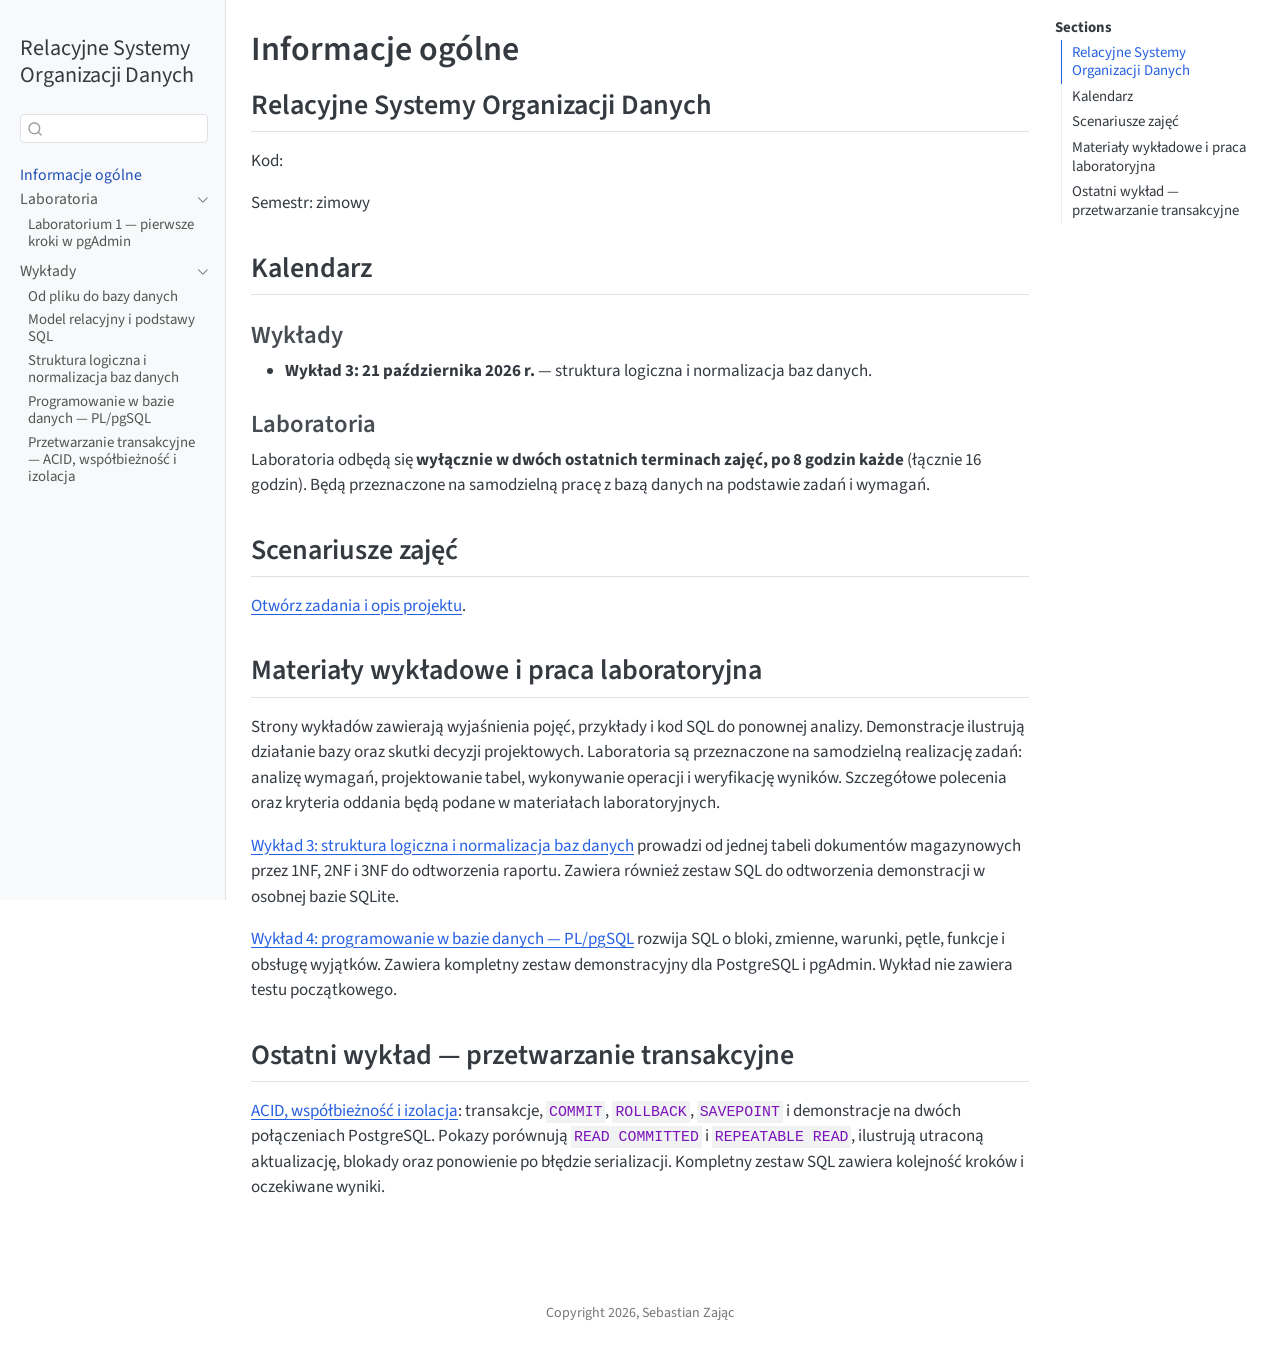
==== commit e8f9715f: "Hide laboratories 2 through 4 until the next teaching block" ====
--- a/docs/index.html
+++ b/docs/index.html
@@ -130,24 +130,6 @@
  <span class="menu-text">Laboratorium 1 — pierwsze kroki w pgAdmin</span></a>
   </div>
 </li>
-          <li class="sidebar-item">
-  <div class="sidebar-item-container"> 
-  <a href="./laboratorium2.html" class="sidebar-item-text sidebar-link">
- <span class="menu-text">Laboratorium 2 — SQL: filtrowanie, sortowanie i agregacje</span></a>
-  </div>
-</li>
-          <li class="sidebar-item">
-  <div class="sidebar-item-container"> 
-  <a href="./laboratorium3.html" class="sidebar-item-text sidebar-link">
- <span class="menu-text">Laboratorium 3 — podzapytania i zapytania skorelowane</span></a>
-  </div>
-</li>
-          <li class="sidebar-item">
-  <div class="sidebar-item-container"> 
-  <a href="./laboratorium4.html" class="sidebar-item-text sidebar-link">
- <span class="menu-text">Laboratorium 4 — złączenia i iloczyn kartezjański</span></a>
-  </div>
-</li>
       </ul>
   </li>
         <li class="sidebar-item sidebar-item-section">
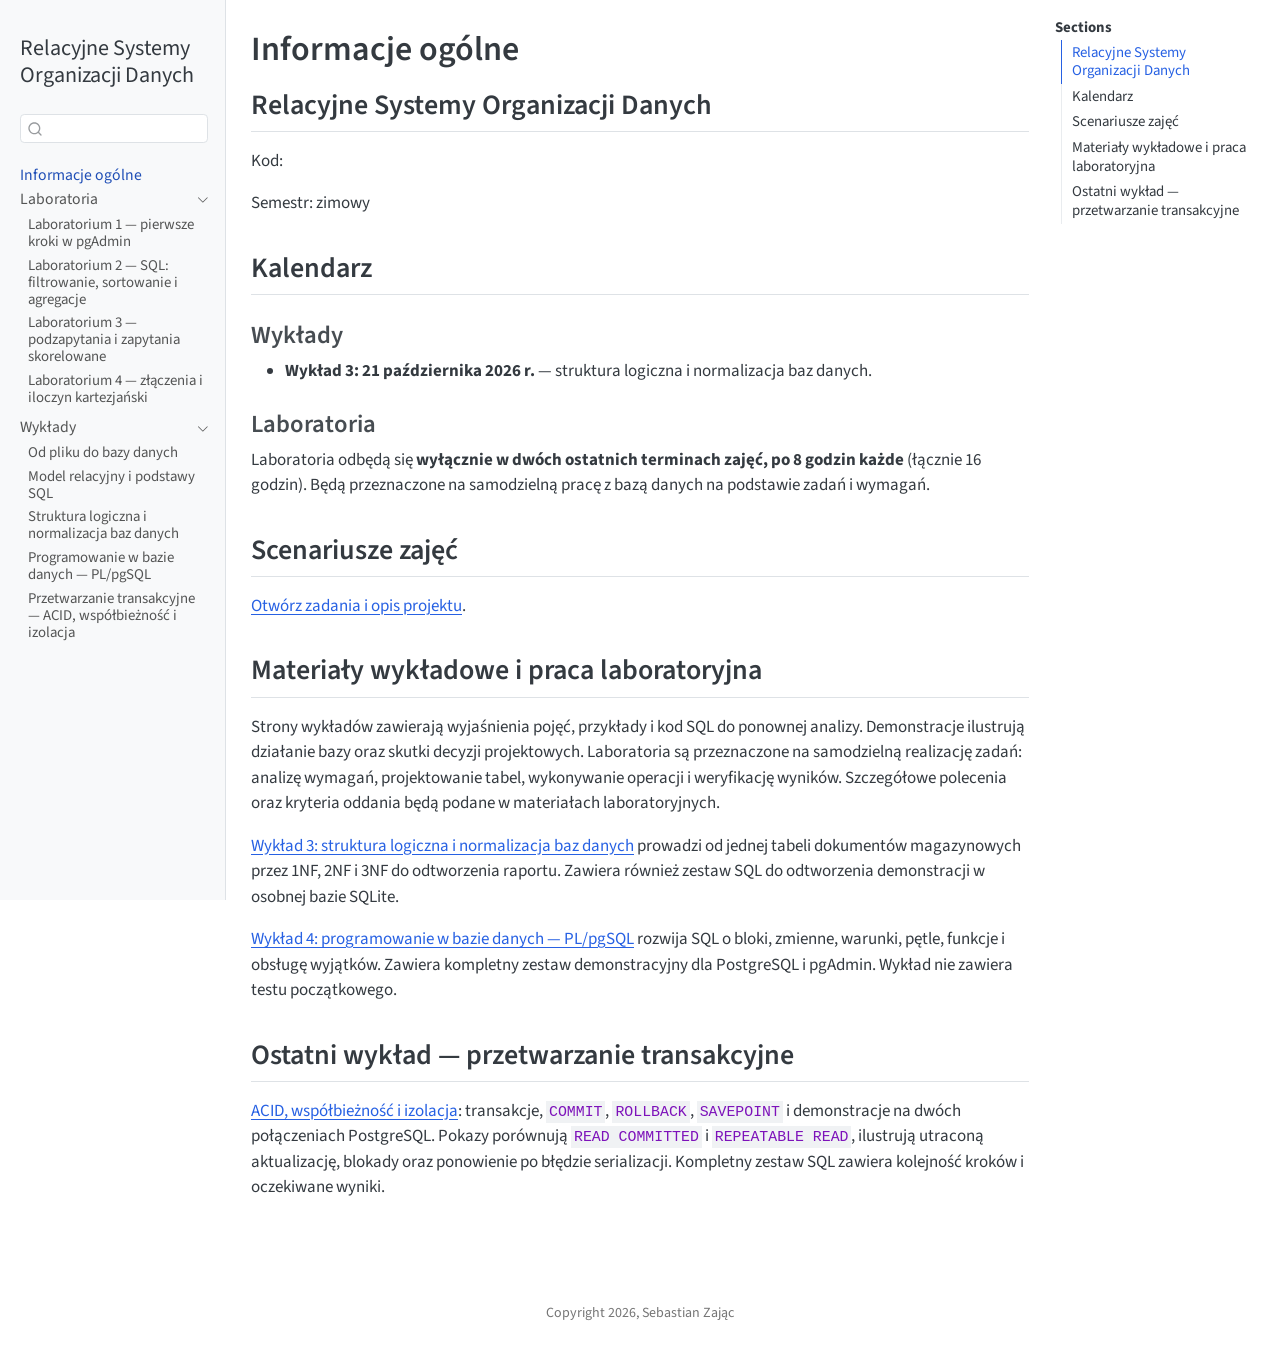
==== commit 2e7e4f89: "Restore laboratories 2 through 4 for all groups" ====
--- a/docs/index.html
+++ b/docs/index.html
@@ -130,6 +130,24 @@
  <span class="menu-text">Laboratorium 1 — pierwsze kroki w pgAdmin</span></a>
   </div>
 </li>
+          <li class="sidebar-item">
+  <div class="sidebar-item-container"> 
+  <a href="./laboratorium2.html" class="sidebar-item-text sidebar-link">
+ <span class="menu-text">Laboratorium 2 — SQL: filtrowanie, sortowanie i agregacje</span></a>
+  </div>
+</li>
+          <li class="sidebar-item">
+  <div class="sidebar-item-container"> 
+  <a href="./laboratorium3.html" class="sidebar-item-text sidebar-link">
+ <span class="menu-text">Laboratorium 3 — podzapytania i zapytania skorelowane</span></a>
+  </div>
+</li>
+          <li class="sidebar-item">
+  <div class="sidebar-item-container"> 
+  <a href="./laboratorium4.html" class="sidebar-item-text sidebar-link">
+ <span class="menu-text">Laboratorium 4 — złączenia i iloczyn kartezjański</span></a>
+  </div>
+</li>
       </ul>
   </li>
         <li class="sidebar-item sidebar-item-section">
